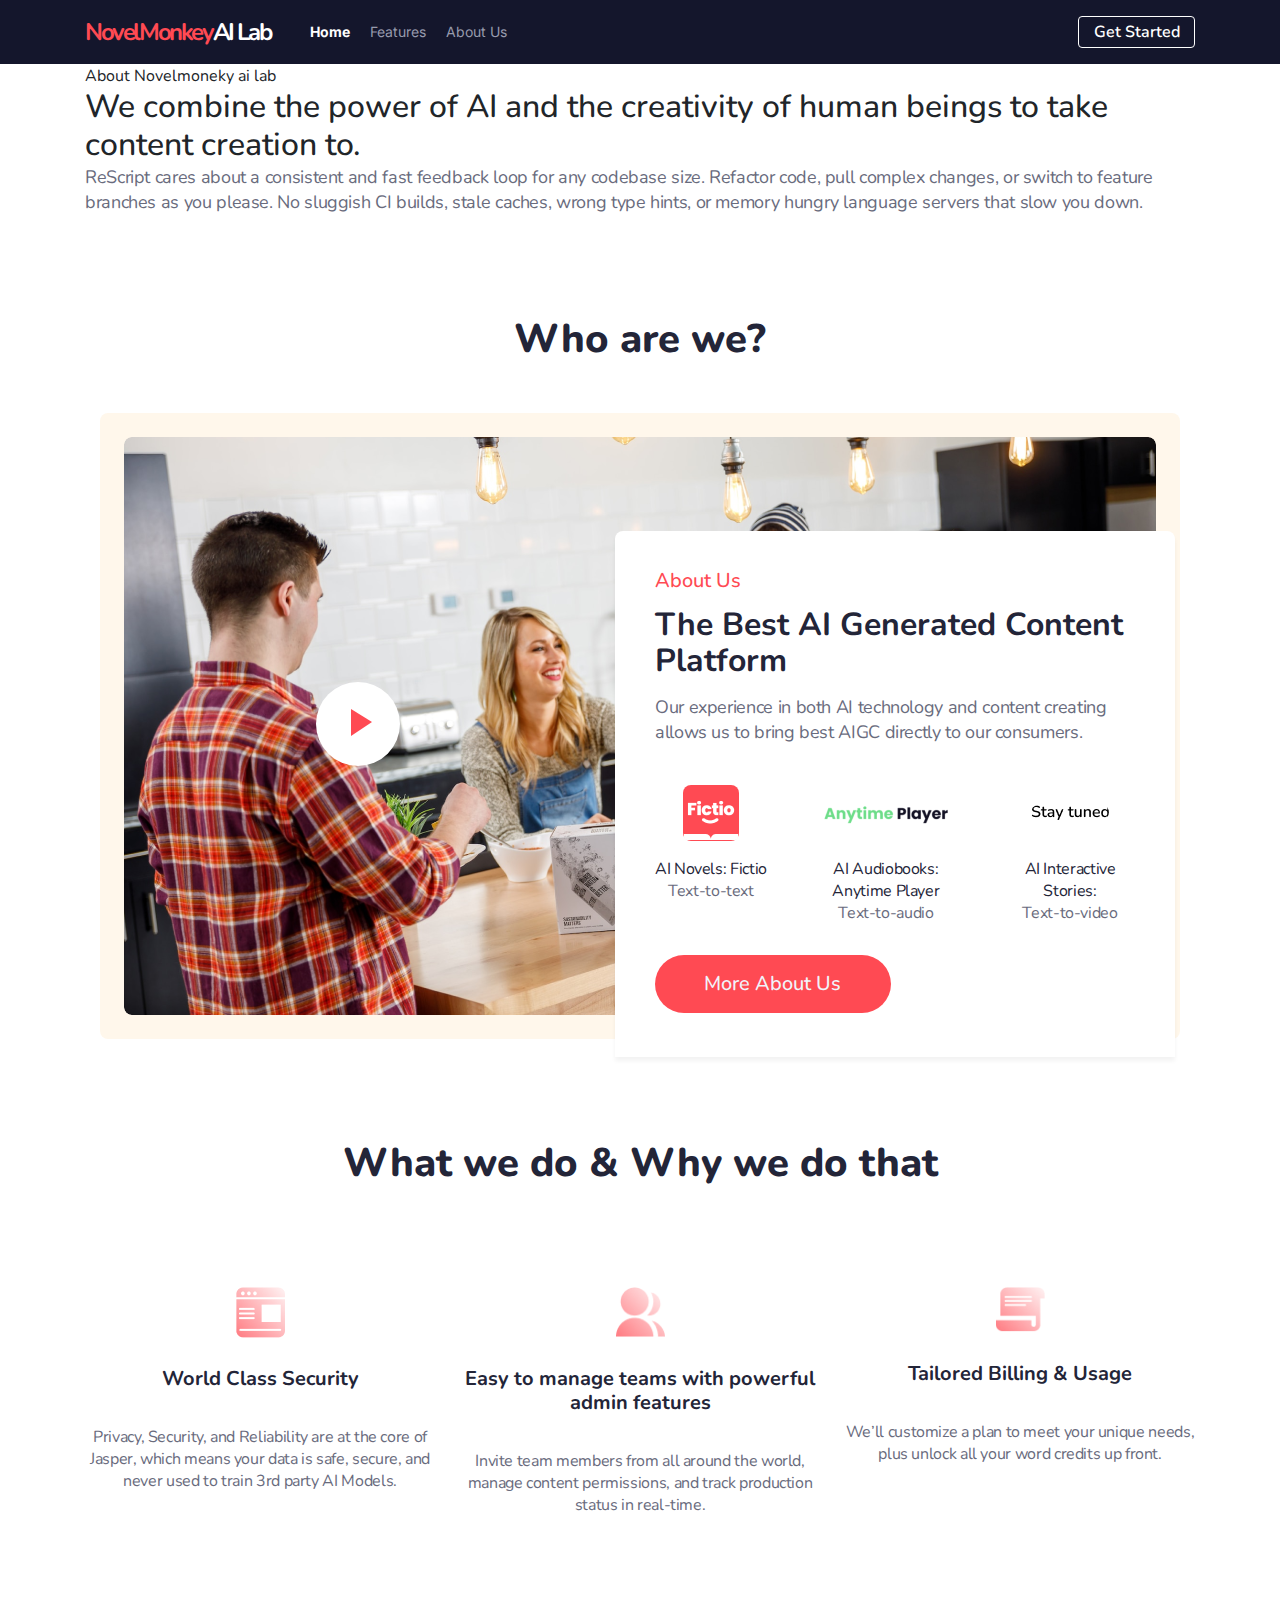
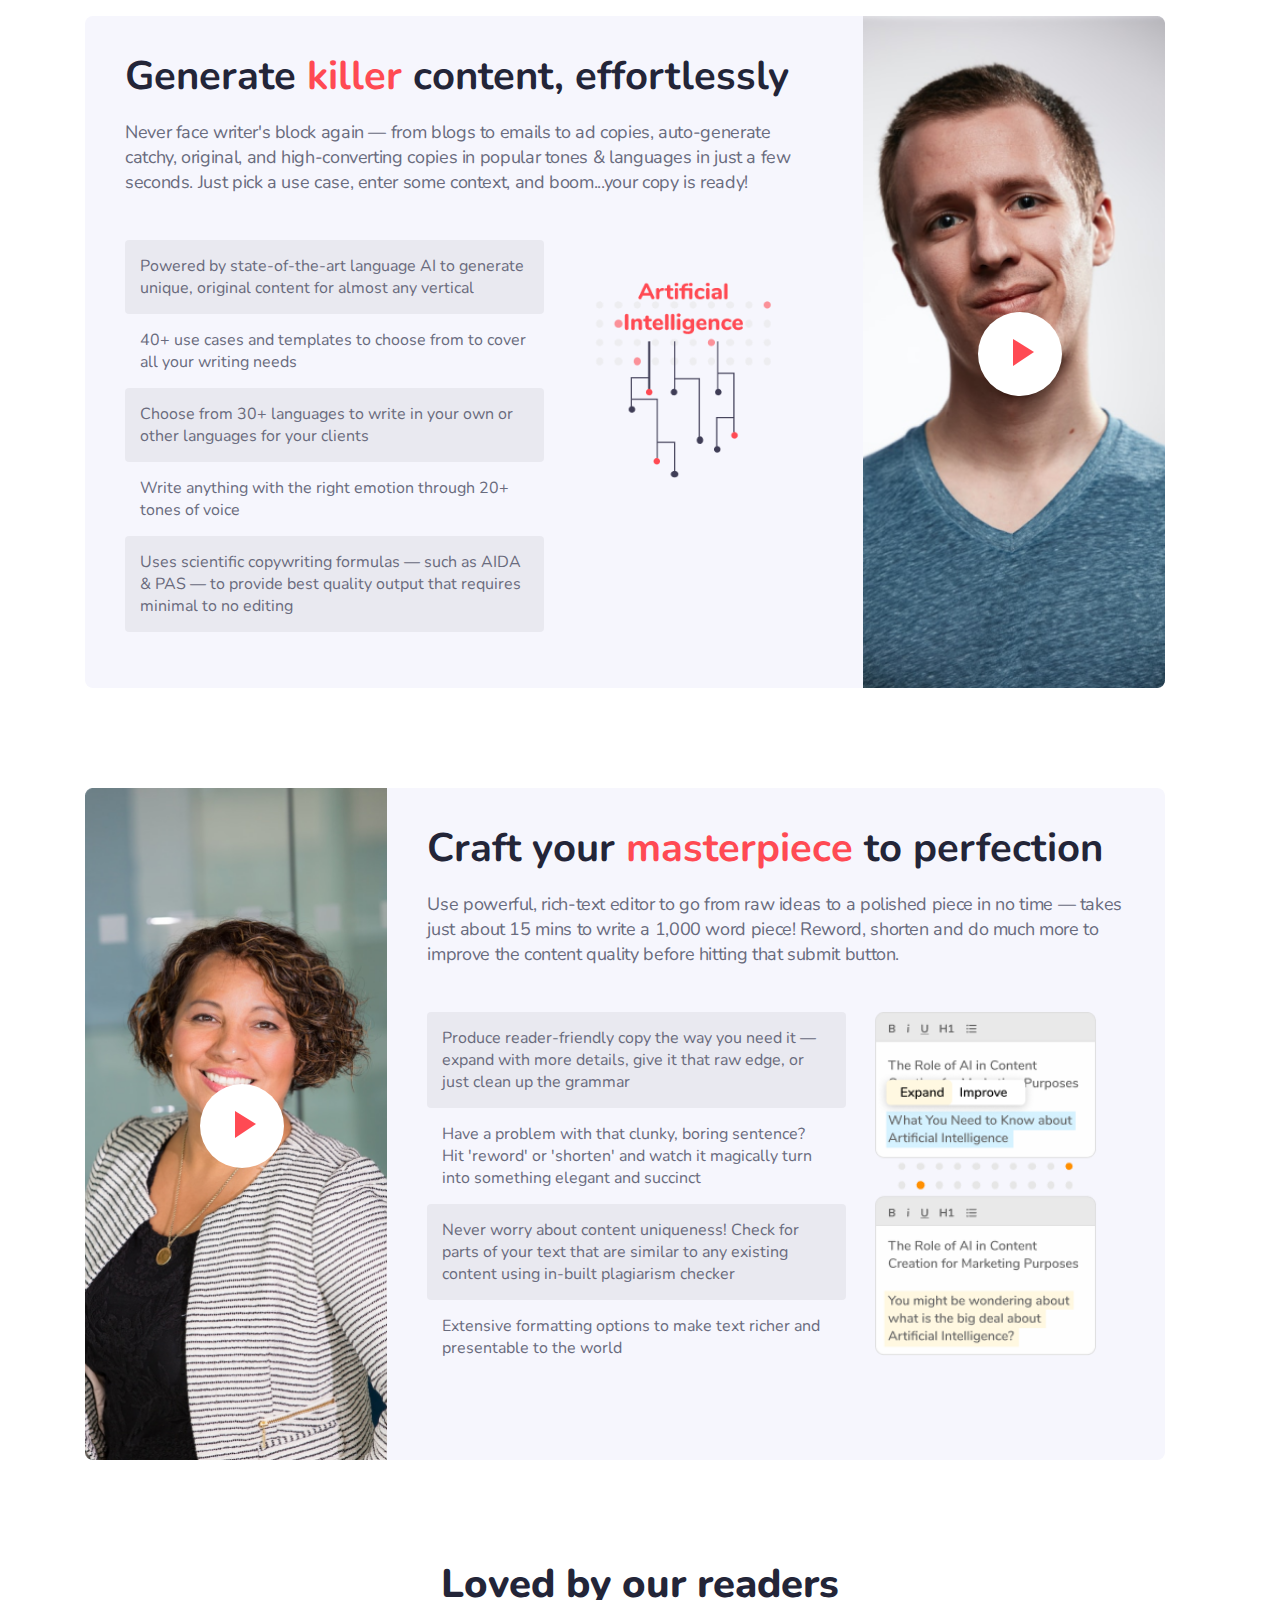
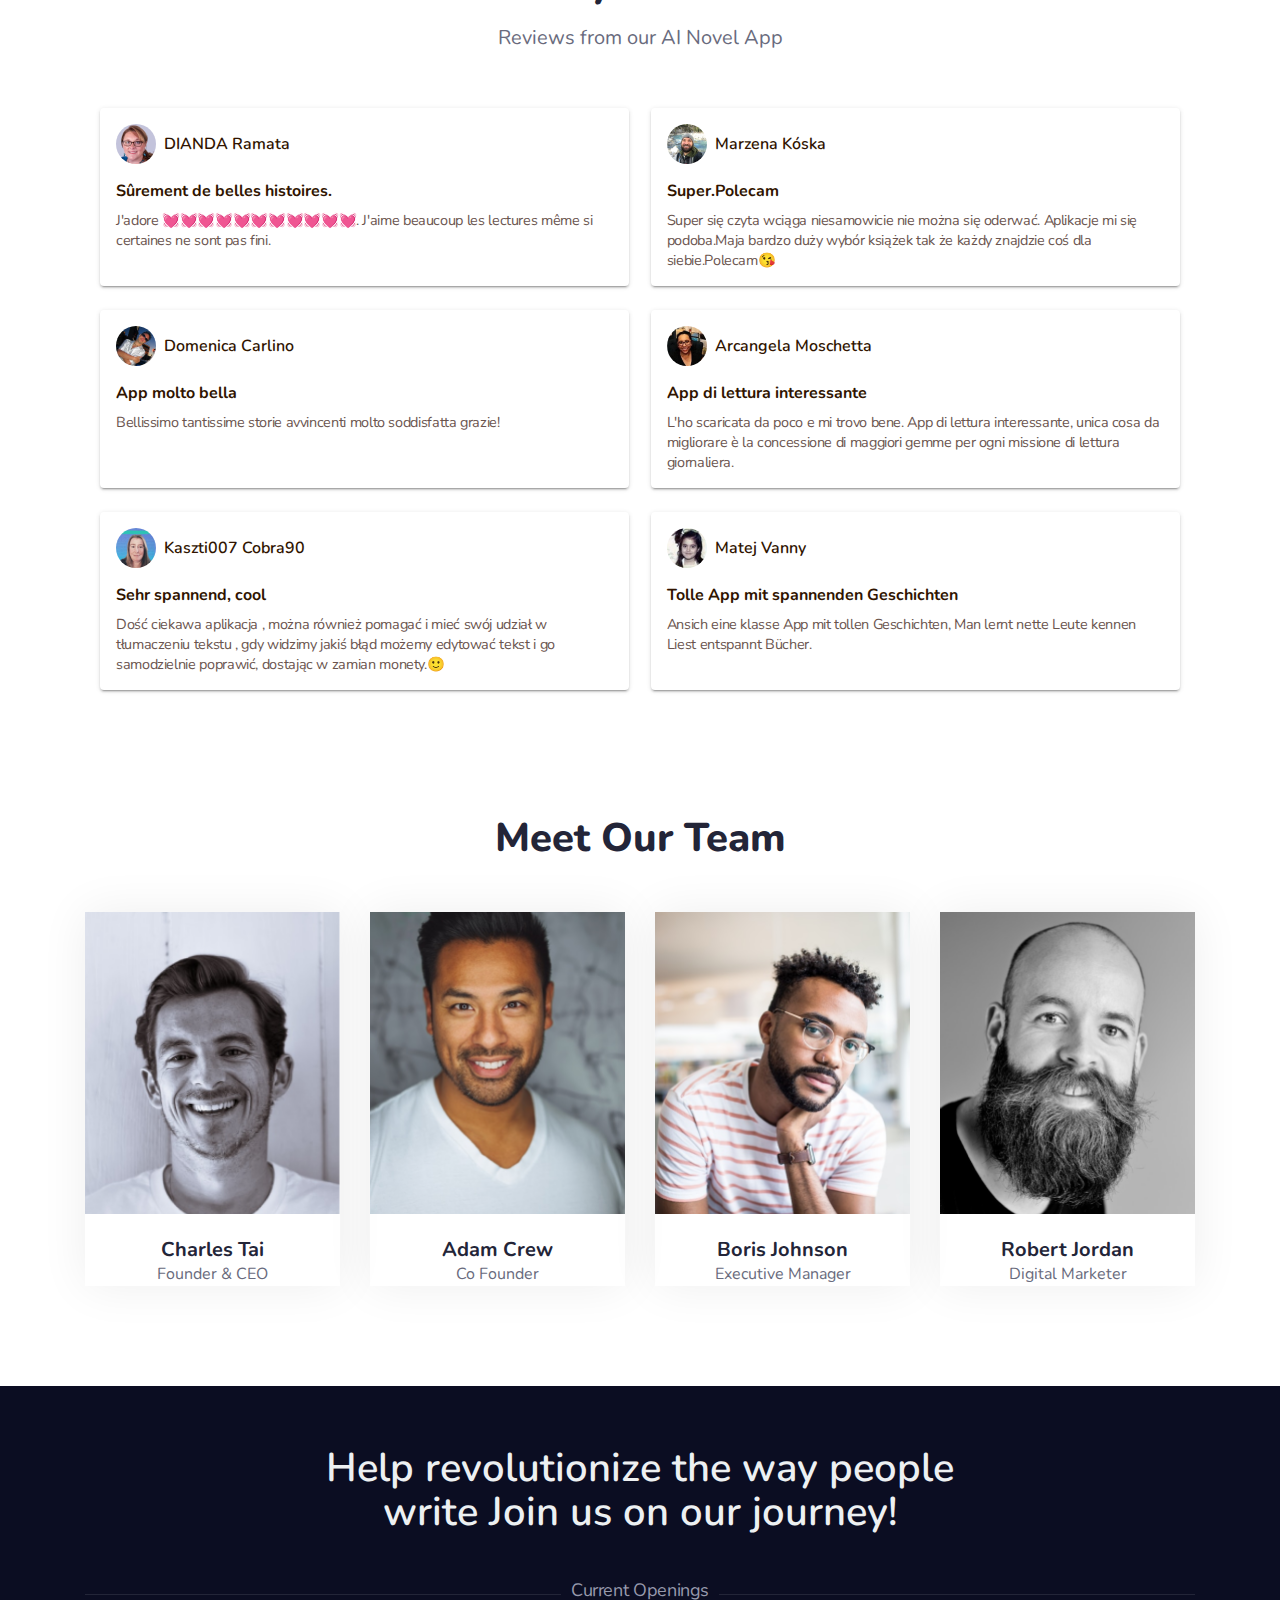
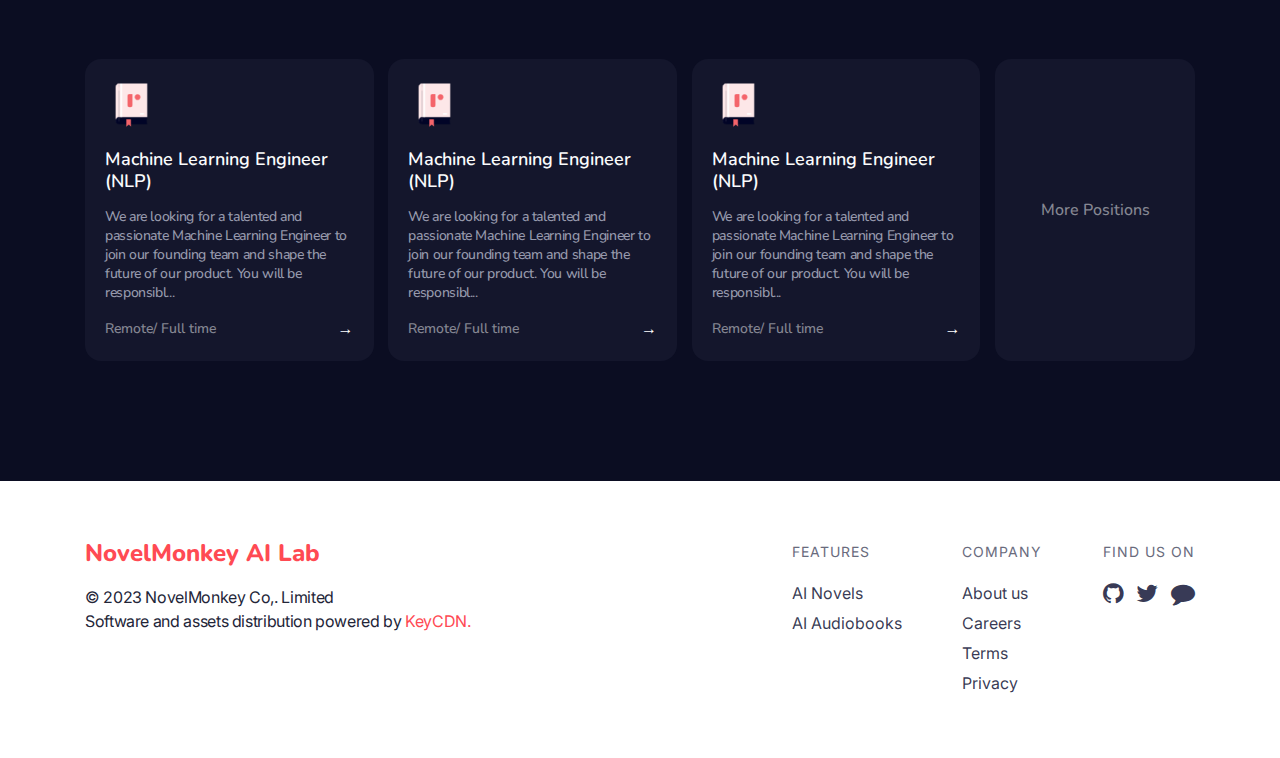
==== about_us.html @ 601ee64d "5-4-23" ====
<!DOCTYPE HTML>
<html class="no-js" lang="en-US">

<head>
    <meta charset="utf-8">
    <meta http-equiv="x-ua-compatible" content="ie=edge">
    <title>Novelmoneky ai lab- about</title>
    <meta name="description" content="">
    <meta name="viewport" content="width=device-width, initial-scale=1">
    <link rel="shortcut icon" type="image/x-icon" href="assets/images/favicon.ico" />

    <!-- Stylesheet -->
    <!-- Animate css -->
    <link rel="stylesheet" type="text/css" href="assets/css/animate.css" media="all" />
    <!-- Owl Carousel css -->
    <link rel="stylesheet" type="text/css" href="assets/css/owl.theme.default.min.css" media="all" />
    <link rel="stylesheet" type="text/css" href="assets/css/owl.carousel.min.css" media="all" />
    <!-- Google fonts  -->
    <link href="https://fonts.googleapis.com/css2?family=Nunito:wght@300;400;500;600;700;800;900&display=swap"
        rel="stylesheet">
    <link href="https://fonts.googleapis.com/css2?family=Inter:wght@300;400;500;600;700;900&display=swap"
        rel="stylesheet">
    <!-- Fontawesome CSS -->
    <link rel="stylesheet" href="assets/css/font-awesome.min.css">
    <!-- Bootstrap CSS -->
    <link rel="stylesheet" href="assets/css/bootstrap.min.css">
    <!-- normalize -->
    <link rel="stylesheet" href="assets/css/normalize.css">
    <!-- Main Stylesheet -->
    <link rel="stylesheet" href="assets/css/style.css">
    <!-- responsive -->
    <link rel="stylesheet" href="assets/css/responsive.css">
</head>

<body>

    <!-- Novel Monkey FUll page design start  -->
    <header class="header-area sticky-top">
        <div class="container">
            <div class="row">
                <div class="col-xl-12">
                    <div class="header_content">
                        <div class="header_left">
                            <div class="header_logo">
                                <a href="#">NovelMonkey<span>AI Lab</span></a>
                            </div>
                            <div class="header_menu">
                                <ul>
                                    <li><a class="active" href="#">Home</a></li>
                                    <li><a href="#">Features</a></li>
                                    <li><a href="#">About Us</a></li>
                                    <li><a href="#">Get Started</a></li>
                                </ul>
                            </div>
                        </div>
                        <div class="header_right">
                            <a href="#">Get Started</a>
                            <div class="mobile_btn">
                                <span></span>
                                <span></span>
                                <span></span>
                            </div>
                        </div>
                    </div>
                </div>
            </div>
        </div>
    </header>

    <section class="about_banner">
        <div class="container">
            <div class="row">
                <div class="col-xl-12">
                    <div class="b_all_content">
                        <span>About Novelmoneky ai lab</span>
                        <h2>We combine the power of AI and the creativity of human beings to 
                        take content creation to.</h2>
                        <p>ReScript cares about a consistent and fast feedback loop for any codebase size. Refactor code, pull complex changes, or switch to feature branches as you please. No sluggish CI builds, stale caches, wrong type hints, or memory hungry language servers that slow you down.</p>
                    </div>
                </div>
            </div>
        </div>
    </section>

    <section class="who_are_we_area section_padding">
        <div class="container">
            <div class="row">
                <div class="col-xl-12">
                    <div class="section_title">
                        <h2>Who are we?</h2>
                    </div>
                    <div class="who_are_you_con">
                        <img src="assets/images/img1.png" alt="Image">
                        <button type="button" class="btn-play btn-play1" data-toggle="modal"
                            data-src="https://www.youtube.com/embed/h7M7f-afhvY" data-target="#videoModal">
                            <span></span>
                        </button>

                        <!-- Video Modal Start -->
                        <div class="modal modal-video fade" id="videoModal" tabindex="-1"
                            aria-labelledby="exampleModalLabel" aria-hidden="true">
                            <div class="modal-dialog">
                                <div class="modal-content rounded-0">
                                    <div class="modal-header">
                                        <button type="button" class="btn-close" data-dismiss="modal"
                                            aria-label="Close">&times;</button>
                                    </div>
                                    <div class="modal-body">
                                        <div class="embed-responsive embed-responsive-16by9">
                                            <iframe class="embed-responsive-item" src="" id="video"
                                                allow="autoplay; encrypted-media" allowfullscreen></iframe>
                                        </div>
                                    </div>
                                </div>
                            </div>
                        </div>
                        <!-- Video Modal End -->


                        <!-- about us  -->
                        <div class="about_us_con">
                            <h5>About Us</h5>
                            <h2>The Best AI Generated Content Platform</h2>
                            <p>Our experience in both AI technology and content creating allows us to bring best AIGC
                                directly to our consumers.</p>

                            <div class="about_group">
                                <div class="ab_single li_p">
                                    <div class="ab_logo">
                                        <img src="assets/images/l1.png" alt="">
                                    </div>
                                    <p>AI Novels: Fictio</p>
                                    <p><span>Text-to-text</span></p>
                                </div>
                                <div class="ab_single li_p">
                                    <div class="ab_logo">
                                        <img src="assets/images/l2.png" alt="">
                                    </div>
                                    <p>AI Audiobooks: Anytime Player</p>
                                    <p><span>Text-to-audio</span></p>
                                </div>
                                <div class="ab_single li_p">
                                    <div class="ab_logo">
                                        <img src="assets/images/l3.png" alt="">
                                    </div>
                                    <p>AI Interactive Stories: </p>
                                    <p><span>Text-to-video</span></p>
                                </div>
                            </div>

                            <a href="#">More About Us</a>
                        </div>
                    </div>
                </div>
            </div>
        </div>
    </section>

    <section class="why_do_that_area section_padding_bottom">
        <div class="container">
            <div class="row">
                <div class="col-xl-12">
                    <div class="section_title">
                        <h2>What we do & Why we do that</h2>
                    </div>
                </div>
            </div>
            <div class="row what_items">
                <div class="col-md-4">
                    <div class="single_w_item li_p">
                        <div class="icon">
                            <img src="assets/images/icon1.png" alt="">
                        </div>
                        <h3>World Class Security</h3>
                        <p>Privacy, Security, and Reliability are at the core of Jasper, which means your data is safe,
                            secure, and never used to train 3rd party AI Models.</p>
                    </div>
                </div>
                <div class="col-md-4">
                    <div class="single_w_item li_p">
                        <div class="icon">
                            <img src="assets/images/icon2.png" alt="">
                        </div>
                        <h3>Easy to manage teams with powerful admin features</h3>
                        <p>Invite team members from all around the world, manage content permissions, and track
                            production status in real-time.</p>
                    </div>
                </div>
                <div class="col-md-4">
                    <div class="single_w_item li_p">
                        <div class="icon">
                            <img src="assets/images/icon3.png" alt="">
                        </div>
                        <h3>Tailored Billing & Usage</h3>
                        <p>We’ll customize a plan to meet your unique needs, plus unlock all your word credits up front.
                        </p>
                    </div>
                </div>
            </div>
            <div class="row fluent_content">
                <div class="col-xl-12">
                    <div class="fluent_div">
                        <div class="fl_left">
                            <h2>Generate <span>killer</span> content, effortlessly</h2>
                            <p>Never face writer's block again — from blogs to emails to ad copies, auto-generate
                                catchy, original, and high-converting copies in popular tones & languages in just a few
                                seconds. Just pick a use case, enter some context, and boom...your copy is ready!</p>

                            <div class="botom_f_con">
                                <ul class="li_p">
                                    <li>Powered by state-of-the-art <span>language AI</span> to generate unique,
                                        original content for almost any vertical</li>
                                    <li><span>40+ use cases</span> and templates to choose from to cover all your
                                        writing needs</li>
                                    <li>Choose from <span>30+ languages</span> to write in your own or other languages
                                        for your clients</li>
                                    <li>Write anything with the right emotion through <span>20+ tones</span> of voice
                                    </li>
                                    <li>Uses scientific <span>copywriting formulas</span> — such as AIDA & PAS — to
                                        provide best quality output that requires minimal to no editing</li>
                                </ul>

                                <div class="img_div">
                                    <img src="assets/images/ai1.png" alt="">
                                </div>
                            </div>
                        </div>

                        <div class="fl_right">
                            <img src="assets/images/man1.png" alt="">
                            <button type="button" class="btn-play btn-play2" data-toggle="modal"
                                data-src="https://www.youtube.com/embed/668nUCeBHyY" data-target="#videoModal">
                                <span></span>
                            </button>
                        </div>
                    </div>

                    <div class="fluent_div">
                        <div class="fl_left">
                            <h2>Craft your <span>masterpiece</span> to perfection</h2>
                            <p>Use powerful, rich-text editor to go from raw ideas to a polished piece in no time —
                                takes just about 15 mins to write a 1,000 word piece! Reword, shorten and do much more
                                to improve the content quality before hitting that submit button.</p>

                            <div class="botom_f_con">
                                <ul class="li_p">
                                    <li>Produce reader-friendly copy the way you need it — <span>expand</span> with more
                                        details, give it that raw edge, or just clean up the <span>grammar</span></li>
                                    <li>Have a problem with that clunky, boring sentence? Hit <span>'reword'</span> or
                                        <span>'shorten'</span> and watch it magically turn into something elegant and
                                        succinct</li>
                                    <li>Never worry about content uniqueness! Check for parts of your text that are
                                        similar to any existing content using in-built <span>plagiarism</span> checker
                                    </li>
                                    <li>Extensive <span>formatting options</span> to make text richer and presentable to
                                        the world</li>
                                </ul>

                                <div class="img_div">
                                    <img src="assets/images/ai2.png" alt="">
                                </div>
                            </div>
                        </div>

                        <div class="fl_right">
                            <img src="assets/images/man2.png" alt="">
                            <button type="button" class="btn-play btn-play2" data-toggle="modal"
                                data-src="https://www.youtube.com/embed/668nUCeBHyY" data-target="#videoModal">
                                <span></span>
                            </button>
                        </div>
                    </div>
                </div>
            </div>
        </div>
    </section>

    <section class="love_reader_section section_padding_bottom">
        <div class="container">
            <div class="col-xl-12">
                <div class="section_title">
                    <h2>Loved by our readers</h2>
                    <h5>Reviews from our AI Novel App</h5>
                </div>
            </div>

            <div class="col-xl-12">
                <div class="all_read_lover">
                    <!-- single  -->
                    <div class="single_read_lover">
                        <div class="lover_top">
                            <div class="lover_img">
                                <img src="assets/images/1.png" alt="">
                            </div>
                            <div class="lover_name">
                                <h6>DIANDA Ramata</h6>
                            </div>
                        </div>
                        <div class="lover_comment">
                            <h5>Sûrement de belles histoires.</h5>
                            <p>J'adore 💓💓💓💓💓💓💓💓💓💓💓. J'aime beaucoup les lectures même si certaines ne sont
                                pas fini.</p>
                        </div>
                    </div>
                    <!-- single  -->
                    <div class="single_read_lover">
                        <div class="lover_top">
                            <div class="lover_img">
                                <img src="assets/images/2.png" alt="">
                            </div>
                            <div class="lover_name">
                                <h6>Marzena Kóska</h6>
                            </div>
                        </div>
                        <div class="lover_comment">
                            <h5>Super.Polecam</h5>
                            <p>Super się czyta wciąga niesamowicie nie można się oderwać. Aplikacje mi się podoba.Maja
                                bardzo duży wybór książek tak że każdy znajdzie coś dla siebie.Polecam😘</p>
                        </div>
                    </div>
                    <!-- single  -->
                    <div class="single_read_lover">
                        <div class="lover_top">
                            <div class="lover_img">
                                <img src="assets/images/3.png" alt="">
                            </div>
                            <div class="lover_name">
                                <h6>Domenica Carlino</h6>
                            </div>
                        </div>
                        <div class="lover_comment">
                            <h5>App molto bella</h5>
                            <p>Bellissimo tantissime storie avvincenti molto soddisfatta grazie!</p>
                        </div>
                    </div>
                    <!-- single  -->
                    <div class="single_read_lover">
                        <div class="lover_top">
                            <div class="lover_img">
                                <img src="assets/images/4.png" alt="">
                            </div>
                            <div class="lover_name">
                                <h6>Arcangela Moschetta</h6>
                            </div>
                        </div>
                        <div class="lover_comment">
                            <h5>App di lettura interessante</h5>
                            <p>L'ho scaricata da poco e mi trovo bene. App di lettura interessante, unica cosa da
                                migliorare è la concessione di maggiori gemme per ogni missione di lettura giornaliera.
                            </p>
                        </div>
                    </div>
                    <!-- single  -->
                    <div class="single_read_lover">
                        <div class="lover_top">
                            <div class="lover_img">
                                <img src="assets/images/5.png" alt="">
                            </div>
                            <div class="lover_name">
                                <h6>Kaszti007 Cobra90</h6>
                            </div>
                        </div>
                        <div class="lover_comment">
                            <h5>Sehr spannend, cool</h5>
                            <p>Dość ciekawa aplikacja , można również pomagać i mieć swój udział w tłumaczeniu tekstu ,
                                gdy widzimy jakiś błąd możemy edytować tekst i go samodzielnie poprawić, dostając w
                                zamian monety.🙂</p>
                        </div>
                    </div>
                    <!-- single  -->
                    <div class="single_read_lover">
                        <div class="lover_top">
                            <div class="lover_img">
                                <img src="assets/images/6.png" alt="">
                            </div>
                            <div class="lover_name">
                                <h6>Matej Vanny</h6>
                            </div>
                        </div>
                        <div class="lover_comment">
                            <h5>Tolle App mit spannenden Geschichten</h5>
                            <p>Ansich eine klasse App mit tollen Geschichten, Man lernt nette Leute kennen Liest
                                entspannt Bücher.</p>
                        </div>
                    </div>
                </div>
            </div>
        </div>
    </section>

    <section class="our_team section_padding_bottom">
        <div class="container">
            <div class="row">

                <div class="col-xl-12">
                    <div class="section_title">
                        <h2>Meet Our Team</h2>
                    </div>
                </div>
                <div class="col-lg-3 col-md-6">
                    <div class="team-item">
                        <img class="img-fluid mb-4" src="assets/images/team-1.png" alt="">
                        <h5>Charles Tai</h5>
                        <span class="text-primary">Founder & CEO</span>
                        <ul class="team-social">
                            <li><a class="btn btn-square" href=""><i class="fa fa-facebook-f"></i></a></li>
                            <li><a class="btn btn-square" href=""><i class="fa fa-twitter"></i></a></li>
                            <li><a class="btn btn-square" href=""><i class="fa fa-instagram"></i></a></li>
                            <li><a class="btn btn-square" href=""><i class="fa fa-linkedin"></i></a></li>
                        </ul>
                    </div>
                </div>
                <div class="col-lg-3 col-md-6">
                    <div class="team-item">
                        <img class="img-fluid mb-4" src="assets/images/team-2.png" alt="">
                        <h5>Adam Crew</h5>
                        <span class="text-primary">Co Founder</span>
                        <ul class="team-social">
                            <li><a class="btn btn-square" href=""><i class="fa fa-facebook-f"></i></a></li>
                            <li><a class="btn btn-square" href=""><i class="fa fa-twitter"></i></a></li>
                            <li><a class="btn btn-square" href=""><i class="fa fa-instagram"></i></a></li>
                            <li><a class="btn btn-square" href=""><i class="fa fa-linkedin"></i></a></li>
                        </ul>
                    </div>
                </div>
                <div class="col-lg-3 col-md-6">
                    <div class="team-item">
                        <img class="img-fluid mb-4" src="assets/images/team-3.png" alt="">
                        <h5>Boris Johnson</h5>
                        <span class="text-primary">Executive Manager</span>
                        <ul class="team-social">
                            <li><a class="btn btn-square" href=""><i class="fa fa-facebook-f"></i></a></li>
                            <li><a class="btn btn-square" href=""><i class="fa fa-twitter"></i></a></li>
                            <li><a class="btn btn-square" href=""><i class="fa fa-instagram"></i></a></li>
                            <li><a class="btn btn-square" href=""><i class="fa fa-linkedin"></i></a></li>
                        </ul>
                    </div>
                </div>
                <div class="col-lg-3 col-md-6">
                    <div class="team-item">
                        <img class="img-fluid mb-4" src="assets/images/team-4.png" alt="">
                        <h5>Robert Jordan</h5>
                        <span class="text-primary">Digital Marketer</span>
                        <ul class="team-social">
                            <li><a class="btn btn-square" href=""><i class="fa fa-facebook-f"></i></a></li>
                            <li><a class="btn btn-square" href=""><i class="fa fa-twitter"></i></a></li>
                            <li><a class="btn btn-square" href=""><i class="fa fa-instagram"></i></a></li>
                            <li><a class="btn btn-square" href=""><i class="fa fa-linkedin"></i></a></li>
                        </ul>
                    </div>
                </div>
            </div>
        </div>
    </section>

    <section class="help_section">
        <div class="container">
            <div class="row">
                <div class="col-xl-12">
                    <div class="help_title">
                        <h2>Help revolutionize the way people write
                            Join us on our journey!</h2>
                            <div class="current_open">
                                <h6>Current Openings</h6>
                            </div>
                        
                    </div>
                </div>

                <div class="col-xl-12">
                    <div class="current_all_items">
                        <div class="current_single">
                            <div class="c_img">
                                <img src="assets/images/h.png" alt="">
                            </div>
                            <h3>Machine Learning Engineer (NLP)</h3>
                            <p>We are looking for a talented and passionate Machine Learning Engineer to join our
                                founding team and shape the future of our product. You will be responsibl...</p>
                            <div class="more">
                                <span>Remote/ Full time</span>
                                <a href="#">&#8594 </a>
                            </div>
                        </div>
                        <div class="current_single">
                            <div class="c_img">
                                <img src="assets/images/h.png" alt="">
                            </div>
                            <h3>Machine Learning Engineer (NLP)</h3>
                            <p>We are looking for a talented and passionate Machine Learning Engineer to join our
                                founding team and shape the future of our product. You will be responsibl...</p>
                            <div class="more">
                                <span>Remote/ Full time</span>
                                <a href="#">&#8594 </a>
                            </div>
                        </div>
                        <div class="current_single">
                            <div class="c_img">
                                <img src="assets/images/h.png" alt="">
                            </div>
                            <h3>Machine Learning Engineer (NLP)</h3>
                            <p>We are looking for a talented and passionate Machine Learning Engineer to join our
                                founding team and shape the future of our product. You will be responsibl...</p>
                            <div class="more">
                                <span>Remote/ Full time</span>
                                <a href="#">&#8594 </a>
                            </div>
                        </div>
                        <div class="current_single">
                           <div class="position">
                                <a href="#">More Positions</a>
                           </div>
                        </div>
                    </div>
                </div>
            </div>
        </div>
    </section>


    <footer class="footer_area_design">
        <div class="container">
            <div class="row">
                <div class="col-xl-12">
                    <div class="footer_all_item">
                        <div class="footer_copyright">
                            <div class="footer_logo">
                                <a href="#">NovelMonkey AI Lab</a>
                            </div>
                            <p>© 2023 NovelMonkey Co,. Limited</p>
                            <p>Software and assets distribution powered by <a href="#">KeyCDN.</a></p>
                        </div>
                        <div class="footer_menu">
                            <div class="single_footer">
                                <h4>Features</h4>
                                <ul>
                                    <li><a href="#">AI Novels</a></li>
                                    <li><a href="#">AI Audiobooks</a></li>
                                </ul>
                            </div>
                            <div class="single_footer">
                                <h4>Company</h4>
                                <ul>
                                    <li><a href="#">About us</a></li>
                                    <li><a href="#">Careers</a></li>
                                    <li><a href="#">Terms</a></li>
                                    <li><a href="#">Privacy</a></li>
                                </ul>
                            </div>
                            <div class="single_footer">
                                <h4>Find us on</h4>
                                <ul>
                                    <li><a href="#"><i class="fa fa-github" aria-hidden="true"></i></a></li>
                                    <li><a href="#"><i class="fa fa-twitter" aria-hidden="true"></i></a></li>
                                    <li><a href="#"><i class="fa fa-comment" aria-hidden="true"></i></a></li>
                                    
                                </ul>
                            </div>
                        </div>
                    </div>
                </div>
            </div>
        </div>
    </footer>



    <!--End Novel Monkey FUll page design start  -->


    <!-- Js Files -->
    <!-- modernizr -->
    <script src="assets/js/vendor/modernizr-3.5.0.min.js"></script>
    <!-- jQuery -->
    <script src="assets/js/vendor/jquery-3.2.1.min.js"></script>
    <!-- Bootstrap Popper -->
    <script src="assets/js/popper.js"></script>
    <!-- Bootstrap -->
    <script src="assets/js/bootstrap.min.js"></script>
    <!-- Owl Carousel JS -->
    <script src="assets/js/owl.carousel.min.js"></script>
    <!-- Custom Scripts -->
    <script src="assets/js/main.js"></script>

</body>

</html>
---- assets/css/style.css ----
/*===============================================
Default css
===============================================*/
body {
	margin: 0;
	padding: 0;
	font-family: 'Nunito', sans-serif;
	overflow-x: hidden;
}

@font-face {
	font-family: 'Oriya MN';
	src: url('../font/OriyaMN.woff2') format('woff2'),
		url('../font/OriyaMN.woff') format('woff');
	font-weight: 300;
	font-style: normal;
	font-display: swap;
}

h1,
h2,
h3,
h4,
h5,
h6,
p {
	margin: 0;
	padding: 0;
}

ul {
	margin: 0;
	padding: 0;
	list-style: none;
}

a {
	margin: 0;
	text-decoration: none;
}

a:hover {
	text-decoration: none;
}

.section_padding {
	padding: 100px 0;
}

p {
	font-style: normal;
	font-weight: 400;
	font-size: 18px;
	line-height: 25px;
	letter-spacing: -0.36px;
	color: #696B7D;
}

.li_p p,
.li_p li {
	font-size: 16px;
	line-height: 22px;
	color: #696B7D;
}

h1 {
	font-style: normal;
	font-weight: 800;
	font-size: 68px;
	line-height: 85px;
	display: flex;
	align-items: center;
	text-align: center;
	color: #232538;
}

/*=================================================================
				Start Main css
=================================================================*/
.header-area {
	background: #14162C;
	height: 64px;
	display: flex;
	align-items: center;
	width: 100%;
}

.header_content {
	display: flex;
	justify-content: space-between;
	align-items: center;
}

.header_left {
	display: flex;
	align-items: center;
}

.header_logo span {
	color: #FFF;
}

.header_logo a {
	font-style: normal;
	font-weight: 700;
	font-size: 24px;
	line-height: 29px;
	display: flex;
	align-items: center;
	letter-spacing: -0.1em;
	color: #FF4A53;
}

.header_menu ul {
	display: flex;
	align-items: center;
	margin-left: 20px;
}

.header_menu ul li {
	margin-left: 20px;
}

.header_menu ul li a {
	font-family: 'Inter', sans-serif;
	font-style: normal;
	font-weight: 400;
	font-size: 14px;
	line-height: 21px;
	color: #979AAD;
	transition: 0.2s;
}

.header_menu ul li a:hover,
.header_menu ul li a.active {
	color: #FFF;
	font-weight: 700;
}

.header_right a {
	width: 117px;
	height: 32px;
	border: 1px solid #FFFFFF;
	border-radius: 4px;
	display: flex;
	justify-content: center;
	align-items: center;
	font-style: normal;
	font-weight: 600;
	font-size: 16px;
	line-height: 20px;
	color: #FFFFFF;
}

.hero_content h1 {
	max-width: 833px;
	width: 100%;
	margin: 0 auto;
	text-align: center;
}

.hero_content p {
	padding: 16px 0;
	padding-bottom: 20px;
	max-width: 615px;
	width: 100%;
	margin: 0 auto;
	text-align: center;
	position: relative;
}

.hero_content a {
	width: 152.05px;
	height: 52px;
	background: #E6484F;
	border-radius: 8px;
	font-style: normal;
	font-weight: 600;
	font-size: 16px;
	line-height: 22px;
	display: flex;
	align-items: center;
	justify-content: center;
	color: #FFFFFF;
	margin: 0 auto;
	transition: 0.2s;
}

.hero_content a:hover {
	opacity: 0.8;
}

.details_counting {
	display: flex;
	max-width: 1045px;
	margin: 0 auto;
	margin-top: 72px;
	width: 100%;
}

.single_details {
	flex: 0 0 33.33%;
	max-width: 33.33%;
}

.single_details {
	text-align: center;
}

.single_details h4 {
	font-style: normal;
	font-weight: 700;
	font-size: 21px;
	line-height: 29px;
	text-align: center;
	color: #232538;
}

.single_details p {
	max-width: 298.67px;
	width: 100%;
	margin-top: 8px;
}

.code_editor_area {
	max-width: 992px;
	width: 100%;
	margin: 0 auto;
	position: relative;
	margin-top: 130px;
}

.code_editor_area img {
	width: 100%;
}

.position_image {
	position: absolute;
}

.illu {
	width: 123px;
	height: 118px;
}

.illu_left {
	top: 9px;
	left: -86px;
}

.illu_right {
	right: -72px;
	bottom: -20px;
}

.grid {
	width: 384px;
	height: 384px;
}

.grid_left {
	top: -16px;
	left: -30%;
	z-index: -1;
}

.grid_right {
	right: -30%;
	bottom: -57px;
	z-index: -1;
}

.hero_postion {
	position: absolute;
	z-index: -1;
	width: 560px;
	height: 560px;
	background: radial-gradient(47.93% 47.93% at 50% 50%, rgba(255, 74, 83, 0.2) 0%, rgba(255, 255, 255, 0) 100%);
	border-radius: 280px;
	top: -121px;
}

.hero_position_1 {
	left: 13%;
}

.hero_position_2 {
	right: 13%;
	background: radial-gradient(45.7% 45.7% at 50% 50%, rgba(101, 31, 255, 0.15) 0%, rgba(255, 255, 255, 0) 100%);
}

.who_are_we_area {}

.section_title {
	text-align: center;
	margin-bottom: 50px;
}

.section_title h2 {
	font-style: normal;
	font-weight: 800;
	font-size: 40px;
	line-height: 48px;
	text-align: center;
	color: #232538;
}

.who_are_you_con {
	max-width: 1080px;
	width: 100%;
	height: 626px;
	background: rgba(251, 177, 56, 0.1);
	border-radius: 8px;
	margin: 0 auto;
	padding: 24px;
	position: relative;
}

.who_are_you_con img {
	width: 100%;
	border-radius: 8px;
}

.about_us_con {
	position: absolute;
	width: 560px;
	height: 526px;
	padding: 40px;
	background: #FFF;
	bottom: -18px;
	right: 5px;
	box-shadow: 0px 4px 4px rgba(0, 0, 0, 0.05);
	border-radius: 8px 8px 0px 0px;
}

.about_us_con h5 {
	font-style: normal;
	font-weight: 500;
	font-size: 20px;
	line-height: 20px;
	color: #FF4A53;
}

.about_us_con h2 {
	font-style: normal;
	font-weight: 700;
	font-size: 32px;
	line-height: 36px;
	color: #232538;
	padding: 16px 0;
}

.about_group {
	display: flex;
	justify-content: space-between;
	padding: 31px 0;
}

.ab_logo {
	text-align: center;
	height: 74px;
	display: flex;
	justify-content: center;
	align-items: center;
	margin-bottom: 8px;
}

.ab_logo img {
	max-height: 56px;
	width: auto;
	max-width: 130px;
}

.ab_single p {
	color: #232538;
	text-align: center;
}

.ab_single span {
	color: #696B7D;
}

.ab_single {
	max-width: 130px;
}

.about_us_con a {
	display: flex;
	width: 235.98px;
	height: 58px;
	background: #FF4A53;
	border-radius: 800px;
	justify-content: center;
	align-items: center;
	font-style: normal;
	font-weight: 500;
	font-size: 20px;
	line-height: 24px;
	color: #F1F3FA;
	transition: 0.2s;
}

.about_us_con a:hover {
	opacity: 0.8;
}

.button {
	outline: none;
	position: relative;
}

.modal_design {
	position: absolute;
}

.modal_design1 {}

.btn-primary.focus,
.btn-primary:focus {
	box-shadow: none !important;
}

.btn.btn-primary.video-btn.btn1 {
	position: absolute;
	top: 39%;
	left: 18%;
}

.btn-play {
	position: relative;
	display: block;
	box-sizing: content-box;
	width: 36px;
	height: 46px;
	border-radius: 100%;
	border: none;
	outline: none !important;
	padding: 18px 20px 20px 28px;
	background: #FFF;
}

.btn-play1 {
	position: absolute;
	display: block;
	box-sizing: content-box;
	width: 36px;
	height: 46px;
	border-radius: 100%;
	border: none;
	outline: none !important;
	padding: 18px 20px 20px 28px;
	background: #FFF;
	top: 43%;
	left: 20%;
}

.btn-play:before {
	content: "";
	position: absolute;
	z-index: 0;
	left: 50%;
	top: 50%;
	transform: translateX(-50%) translateY(-50%);
	display: block;
	width: 75px;
	height: 75px;
	background: #FFF;
	border-radius: 100%;
	animation: pulse-border 1500ms ease-out infinite;
}

.btn-play:after {
	content: "";
	position: absolute;
	z-index: 1;
	left: 50%;
	top: 50%;
	transform: translateX(-50%) translateY(-50%);
	display: block;
	width: 75px;
	height: 75px;
	background: #FFF;
	border-radius: 100%;
	transition: all 200ms;
}

.btn-play span {
	display: block;
	position: relative;
	z-index: 4;
	width: 0;
	height: 0;
	left: 7px;
	border-left: 21px solid #FF4A53;
	border-top: 13px solid transparent;
	border-bottom: 14px solid transparent;
}

@keyframes pulse-border {
	0% {
		transform: translateX(-50%) translateY(-50%) translateZ(0) scale(1);
		opacity: 1;
	}

	100% {
		transform: translateX(-50%) translateY(-50%) translateZ(0) scale(2);
		opacity: 0;
	}
}

.modal-video .modal-dialog {
	position: relative;
	max-width: 800px;
	margin: 60px auto 0 auto;
}

.modal-video .modal-body {
	position: relative;
	padding: 0px;
}

.modal-video .close {
	position: absolute;
	width: 30px;
	height: 30px;
	right: 0px;
	top: -30px;
	z-index: 999;
	font-size: 30px;
	font-weight: normal;
	color: #FFFFFF;
	background: #000000;
	opacity: 1;
}

.modal-header {
	padding: 0 !important;
	border: none;
}

.btn-close {
	background: none;
	outline: none;
	box-shadow: none !important;
	border: none !important;
	font-size: 34px;
	position: absolute;
	top: -11px;
	right: -30px;
	color: #FF4A53;
}

button {
	cursor: pointer;
}

.btn-close:focus {
	outline: none;
}

.section_padding_bottom {
	padding-bottom: 100px;
}

.single_w_item {
	text-align: center;
}

.icon {
	max-height: 50px;
	margin-bottom: 30px;
}

.icon img {
	max-width: 50px;
	height: auto;
}

.single_w_item h3 {
	font-style: normal;
	font-weight: 700;
	font-size: 20px;
	line-height: 24px;
	text-align: center;
	color: #232538;
	margin-bottom: 35px;
}

.row.what_items {
	margin-top: 50px;
}

.fluent_div {
	max-width: 1080px;
	width: 100%;
	display: flex;
	justify-content: space-between;
	background: #F6F6FD;
	border-radius: 8px;
}

.fl_left {
	padding: 40px;
	flex: 0 0 72%;
}

.fl_right {
	position: relative;
	flex: 0 0 28%;
}

.fl_left h2 {
	font-style: normal;
	font-weight: 700;
	font-size: 40px;
	line-height: 40px;
	color: #232538;
	margin-bottom: 24px;
}

.fl_left h2 span {
	color: #FF4A53;
}

.botom_f_con {
	margin-top: 45px;
	display: flex;
	justify-content: space-between;
}

.single_details {
	flex: 0 0 59%;
}

.img_div {
	flex: 0 0 40%;
}

.img_div img {
	width: 100%;
}

.li_p li {
	padding: 15px;
	background: rgba(0, 0, 0, 0.05);
	border-radius: 4px;
}

.li_p li:nth-child(2n) {
	background: transparent;
}

.fl_right img {
	height: 100%;
	width: 100%;
	object-fit: cover;
}
.team-item img {
	height: 302px;
	width: 100%;
	object-fit: cover;
}

.btn-play.btn-play2 {
	position: absolute;
	top: 44%;
	left: 38%;
}

.fluent_div {
	margin-top: 100px;
}

.fluent_div:nth-child(2n) {
	flex-direction: row-reverse;
}

.single_read_lover {
	background: #FFFFFF;
	box-shadow: 0px 3px 1px -2px rgba(0, 0, 0, 0.2), 0px 2px 2px rgba(0, 0, 0, 0.14), 0px 1px 5px rgba(0, 0, 0, 0.12);
	border-radius: 4px;
	padding: 16px;
	margin-bottom: 24px;
	flex: 0 0 49%;
}

.all_read_lover {
	display: flex;
	flex-wrap: wrap;
	justify-content: space-between;
}

.lover_top {
	display: flex;
	align-items: center;
	margin-bottom: 16px;
}

.lover_img {
	width: 40px;
	height: 40px;
	border-radius: 50px;
	overflow: hidden;
	margin-right: 8px;
}

.lover_name h6 {
	font-style: normal;
	font-weight: 600;
	font-size: 16px;
	line-height: 22px;
	display: flex;
	color: #301400;
}

.lover_comment p {
	font-style: normal;
	font-weight: 400;
	font-size: 14.4px;
	line-height: 20px;
	display: flex;
	color: #6A544E;
}

.lover_comment h5 {
	font-style: normal;
	font-weight: 700;
	font-size: 16px;
	line-height: 22px;
	display: flex;
	color: #301400;
	margin-bottom: 8px;
}

.team-item {
	position: relative;
	text-align: center;
	box-shadow: 0 0 45px rgba(0, 0, 0, .07);
}

.team-item .team-social {
	position: absolute;
	padding: 0;
	top: 15px;
	left: 0;
	overflow: hidden;
}

.team-item .team-social li {
	list-style-type: none;
	margin-bottom: 10px;
	margin-left: -50px;
	opacity: 0;
	transition: .5s;
}

.team-item:hover .team-social li {
	margin-left: 15px;
	opacity: 1;
}

.team-item .team-social li .btn {
	background: #FFFFFF;
	color: #FF4A53;
	border-radius: 40px;
	transition: .5s;
	width: 40px;
	height: 40px;
	display: flex;
	justify-content: center;
	align-items: center;
}

.team-item .team-social li .btn:hover {
	color: #FFFFFF;
	background: #FF4A53;
	;
}

.team-item .team-social li:nth-child(1) {
	transition-delay: .1s;
}

.team-item .team-social li:nth-child(2) {
	transition-delay: .2s;
}

.team-item .team-social li:nth-child(3) {
	transition-delay: .3s;
}

.team-item .team-social li:nth-child(4) {
	transition-delay: .4s;
}

.team-item .team-social li:nth-child(5) {
	transition-delay: .5s;
}

.team-item h5 {
	font-style: normal;
	font-weight: 700;
	font-size: 20px;
	line-height: 24px;
	text-align: center;
	color: #232538;
}

.team-item span {
	font-style: normal;
	font-weight: 400;
	font-size: 16px;
	line-height: 24px;
	color: #696B7D !important;
	margin-top: 6px;
}

.section_title h5 {
	font-style: normal;
	font-weight: 400;
	font-size: 20px;
	line-height: 40px;
	text-align: center;
	color: #696B7D;
	margin: 10px 0;
}

.help_section {
	background: #0B0D22;
	padding: 60px 0;
	padding-bottom: 120px;
}

.help_title h2 {
	max-width: 729px;
	width: 100%;
	font-family: 'Nunito';
	font-style: normal;
	font-weight: 600;
	font-size: 40px;
	line-height: 44px;
	color: #EDF0F2;
	text-align: center;
	margin: 0 auto;
	margin-bottom: 43px;
}
.current_open{
	position: relative;
}
.current_open h6{
	font-style: normal;
	font-weight: 400;
	font-size: 18px;
	line-height: 27px;
	display: inline-block;
	text-align: center;
	letter-spacing: -0.36px;
	color: #979AAD;
	background: #0B0D22;
	position: relative;
	z-index: 99;
	padding: 0 10px;
}
.current_open::after {
	position: absolute;
	content: "";
	width: 100%;
	height: 1px;
	background: #232538;
	left: 0;
	top: 17px;
	z-index: 1;
}
.current_open {
	text-align: center;
}

.current_all_items {
	margin-top: 55px;
	display: flex;
	justify-content: space-between;
}
.current_single h3{
	font-style: normal;
	font-weight: 600;
	font-size: 18px;
	line-height: 22px;
	color: #FAFBFC;
}
.current_single p{
	font-style: normal;
	font-weight: 500;
	font-size: 14px;
	line-height: 19px;
	color: #979AAD;
	margin: 15px 0;
}
.c_img {
	margin-bottom: 16px;
}
.c_img img{
	height: 53px;
	width: auto;
}
.more {
	display: flex;
	justify-content: space-between;
}
.current_single {
	background: #14162C;
	border-radius: 16px;
	padding: 20px;
	flex: 0 0 26%;
}
.current_single:last-child{
	flex: 0 0 18%;
}
.position {
	height: 100%;
	display: flex;
	justify-content: center;
	align-items: center;
}
.position a{
	font-style: normal;
	font-weight: 500;
	font-size: 16px;
	line-height: 20px;
	color: rgba(250, 251, 252, 0.5);
}
.more span {
	font-style: normal;
	font-weight: 500;
	font-size: 14px;
	line-height: 16px;
	display: flex;
	align-items: center;
	color: rgba(250, 251, 252, 0.5);
}
.more a{
	color: #FFF;
}
.footer_area_design{
	padding: 60px 0;
}
.footer_all_item{
	display: flex;
	justify-content: space-between;
}
.footer_logo a {
	font-style: normal;
	font-weight: 800;
	font-size: 24px;
	line-height: 24px;
	display: flex;
	align-items: center;
	color: #FF4A53;
	margin-bottom: 20px;
}
.footer_copyright p a{
	color: #FF4A53;
}
.footer_copyright p{
	font-family: 'Inter';
	font-style: normal;
	font-weight: 400;
	font-size: 16px;
	line-height: 24px;
	color: #232538;
}
.footer_menu {
	display: flex;
	flex-wrap: wrap;
}
.single_footer {
	margin-right: 60px;
}
.single_footer:last-child {
	margin-right:0px;
}
.single_footer h4 {
	font-family: 'Inter';
	font-style: normal;
	font-weight: 400;
	font-size: 14px;
	line-height: 21px;
	display: flex;
	letter-spacing: 1.05px;
	text-transform: uppercase;
	color: #696B7D;
	margin-bottom: 16px;
}
.single_footer ul li a {
	font-family: 'Inter';
	font-style: normal;
	font-weight: 400;
	font-size: 16px;
	line-height: 24px;
	display: flex;
	color: rgba(1, 4, 39, 0.8);
	padding: 3px 0px;
	transition: 0.2s;
}
.single_footer ul li a:hover{
	opacity: 0.8;
}
.single_footer:last-child ul{
	display: flex;
	justify-content: space-between;
}
.single_footer:last-child ul a {
	font-size: 24px;
}
.mobile_btn {
	padding: 5px;
	border: 1px solid #FFF;
	border-radius: 5px;
	width: 32px;
	display: none;
	cursor: pointer;
}
.mobile_btn span{
	width: 20px;
	height: 1px;
	background: #FFF;
	margin-bottom: 5px;
	display: block;
}
.mobile_btn span:last-child{
	margin-bottom: 0;
}
.header_menu ul li:last-child{
	display: none;
}
.sticky-top {
	transition: .5s;
}
---- assets/css/responsive.css ----
@media all and (max-width:991px){
    h1 {
        font-size: 50px;
        line-height: 54px;
    }
    .details_counting {
        justify-content: space-between;
    }
    .single_details {
        flex: 0 0 31%;
    }
    .code_editor_area {
        margin-top: 68px;
    }
    .section_padding {
        padding: 80px 0;
    }
    .fl_left {
        padding: 40px;
        flex: 0 0 100%;
    }
    .fluent_div {
        margin-top: 80px;
        flex-wrap:wrap ;
        border-radius: 29px;
    }
    .fl_right {
        position: relative;
        flex: 0 0 100%;
        border-radius: 29px;
        overflow: hidden;
    }
    .btn-play.btn-play2 {
        position: absolute;
        top: 45%;
        left: 43%;
    }
    .section_padding_bottom {
        padding-bottom: 80px;
    }
    .section_title h2 {
        font-size: 35px;
        line-height: 34px;
    }
    .help_title h2 {
        font-size: 36px;
        line-height: 37px;
    }
    .current_single {
        background: #14162C;
        border-radius: 16px;
        padding: 20px;
        flex: 0 0 49%;
        margin-bottom: 20px;
    }
    .current_single:last-child{

        flex: 0 0 49%;
    }
    .current_all_items {
        flex-wrap: wrap;
    }
    .footer_all_item {
        display: block;
        text-align: center;
    }
    .footer_logo a {
        font-size: 24px;
        line-height: 24px;
        display: flex;
        justify-content: center;
        color: #FF4A53;
        margin-bottom: 13px;
    }
    .footer_menu {
        display: flex;
        flex-wrap: wrap;
        justify-content: space-between;
        margin-top: 42px;
    }
    .footer_area_design {
        padding: 45px 0;
    }
}

@media all and (min-width:768px){
    .header_menu {
        display: block !important;
    }
}
@media all and (max-width:767px){
    h1 {
        font-size: 38px;
        line-height: 40px;
    }
    .hero_content p {
        padding: 7px 0;
        padding-bottom: 16px;
    }
    p {
        font-size: 16px;
        line-height: 21px;
    }
    .about_us_con {
        position: relative;
        width: 100%;
        height: auto;
        padding: 25px;
        background: #FFF;
        bottom: 0;
        right: 0;
        box-shadow: 0px 4px 4px rgba(0, 0, 0, 0.05);
        border-radius: 8px 8px 0px 0px;
    }
    .btn-play1 {
        top: 18%;
        left: 40%;
    }
    .who_are_you_con {
        height: auto;
        padding: 12px;
    }
    .about_us_con h2 {
        font-size: 27px;
        line-height: 30px;
        color: #232538;
        padding: 14px 0;
    }
    .about_us_con a {
        width: 200px;
        height: 53px;
        font-size: 16px;
        line-height: 24px;
    }
    .section_title h2 {
        font-size: 29px;
        line-height: 27px;
    }
    .section_title {
        text-align: center;
        margin-bottom: 37px;
    }
    .fl_left {
        padding: 22px;
        flex: 0 0 100%;
    }
    .fl_left h2 {
        font-size: 33px;
        line-height: 32px;
        margin-bottom: 15px;
    }
    .botom_f_con {
        margin-top: 23px;
        flex-direction: column-reverse;
    }
    .img_div {
        margin-bottom: 30px;
    }
    .single_read_lover {
        padding: 12px;
        margin-bottom: 18px;
        flex: 0 0 100%;
    }
    .lover_comment h5 {
        margin-bottom: 2px;
    }
    .lover_top {
        margin-bottom: 8px;
    }
    .section_padding_bottom {
        padding-bottom: 50px;
    }
    .team-item img {
        height: auto;
        width: 100%;
        object-fit: cover;
    }
    .team-item {
        margin-bottom: 20px;
    }
    .mb-4{
        margin-bottom: 0 !important;
    }
    .team-item h5 {
        margin-top: 15px;
    }
    .team-item span {
        margin-bottom: 15px;
    }
    .help_title h2 {
        font-size: 32px;
        line-height: 37px;
    }
    .help_section {
        background: #0B0D22;
        padding: 60px 0;
        padding-bottom: 50px;
    }
    .single_w_item.li_p {
        margin-bottom: 27px;
    }
    .header_logo a {
        font-size: 20px;
        line-height: 29px;
    }
    .mobile_btn{
        display: block;
    }
    .header_menu {
        position: absolute;
        background: #14162c;
        width: 100%;
    }
    .header_menu ul {
        display: block;
        align-items: center;
        margin-left: 0;
        padding: 15px;
    }
    .header_menu ul li {
        margin-left: 0;
    }
    .header_menu ul li a {
        font-family: 'Inter', sans-serif;
        font-style: normal;
        font-weight: 400;
        font-size: 17px;
        line-height: 21px;
        color: #979AAD;
        transition: 0.2s;
        display: block;
        text-align: center;
        padding: 8px;
    }
    .header_menu {
        position: absolute;
        background: #14162c;
        width: 100%;
        top: 46px;
        z-index: 99;
        left: 0;
        display: none;
    }
    .header_right a {
        display: none;
    }
    .header_menu ul li:last-child{
        display: block;
    }
}

@media all and (max-width:575px){
    h1 {
        font-size: 34px;
        line-height: 35px;
    }
    .single_details {
        flex: 0 0 100%;
        max-width:100% ;
    }
    .details_counting {
        flex-wrap: wrap;
    }
    .single_details p {
        max-width: 298.67px;
        width: 100%;
        margin-top: 8px;
        margin: 0 auto;
    }
    .single_details.li_p {
        margin-bottom: 26px;
    }
    .section_padding {
        padding: 71px 0;
    }
    .section_title h2 {
        font-size: 28px;
        line-height: 27px;
        max-width: 295px;
        margin: 0 auto;
    }
    .about_group {
        display: flex;
        justify-content: space-between;
        padding: 25px 0;
        flex-wrap: wrap;
    }
    .ab_single {
        max-width: 100%;
        flex: 0 0 100%;
    }
    .about_us_con a {
        margin: 0 auto;
    }
    .btn-play1 {
        top: 9%;
        left: 40%;
    }
    .single_w_item h3 {

        font-size: 18px;
        line-height: 24px;

        margin-bottom: 12px;
    }
    .current_single {
        flex: 0 0 100%;
        margin-bottom: 20px;
    }
    .section_title h5 {
        font-style: normal;
        font-weight: 400;
        font-size: 20px;
        line-height: 21px;
        text-align: center;
        color: #696B7D;
        margin: 8px 0;
    }
    .help_title h2 {
        font-size: 28px;
        line-height: 33px;
        margin-bottom: 20px;
    }
    .current_single:last-child {
        flex: 0 0 100%;
    }
}
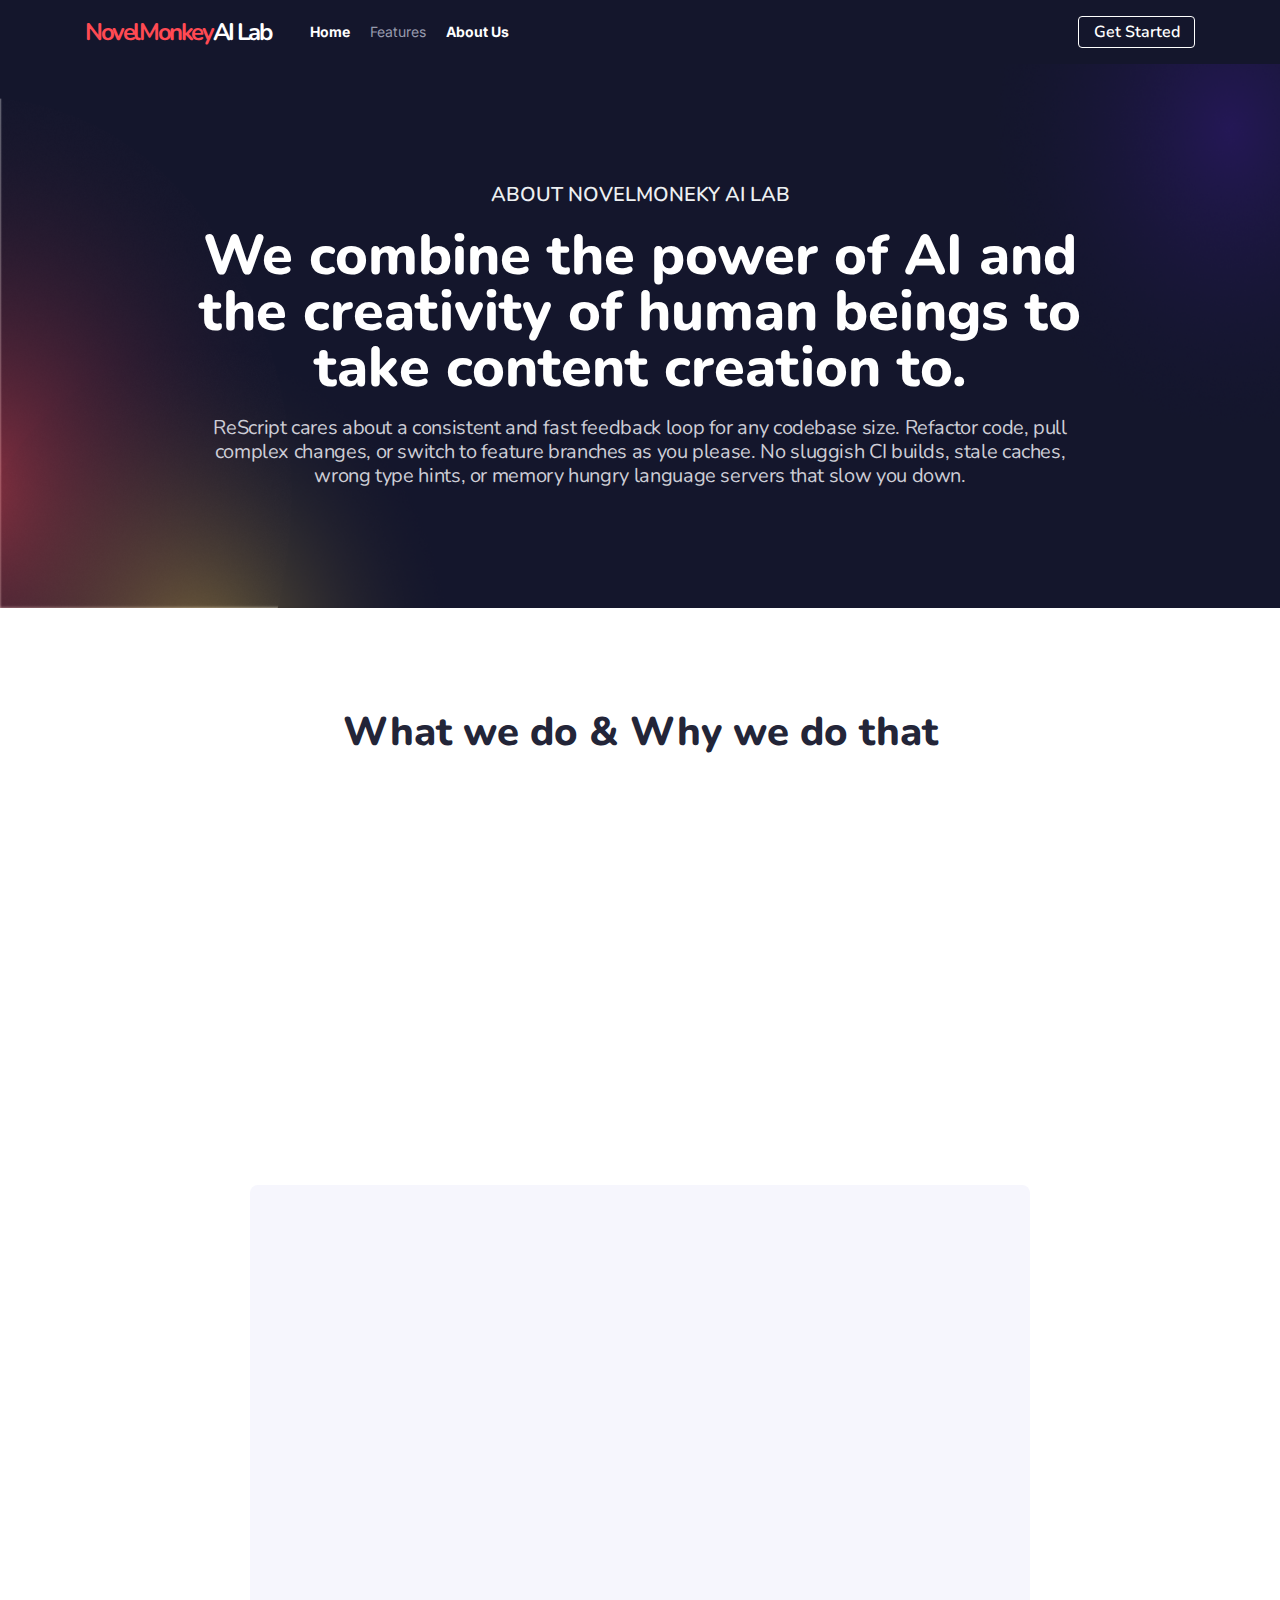
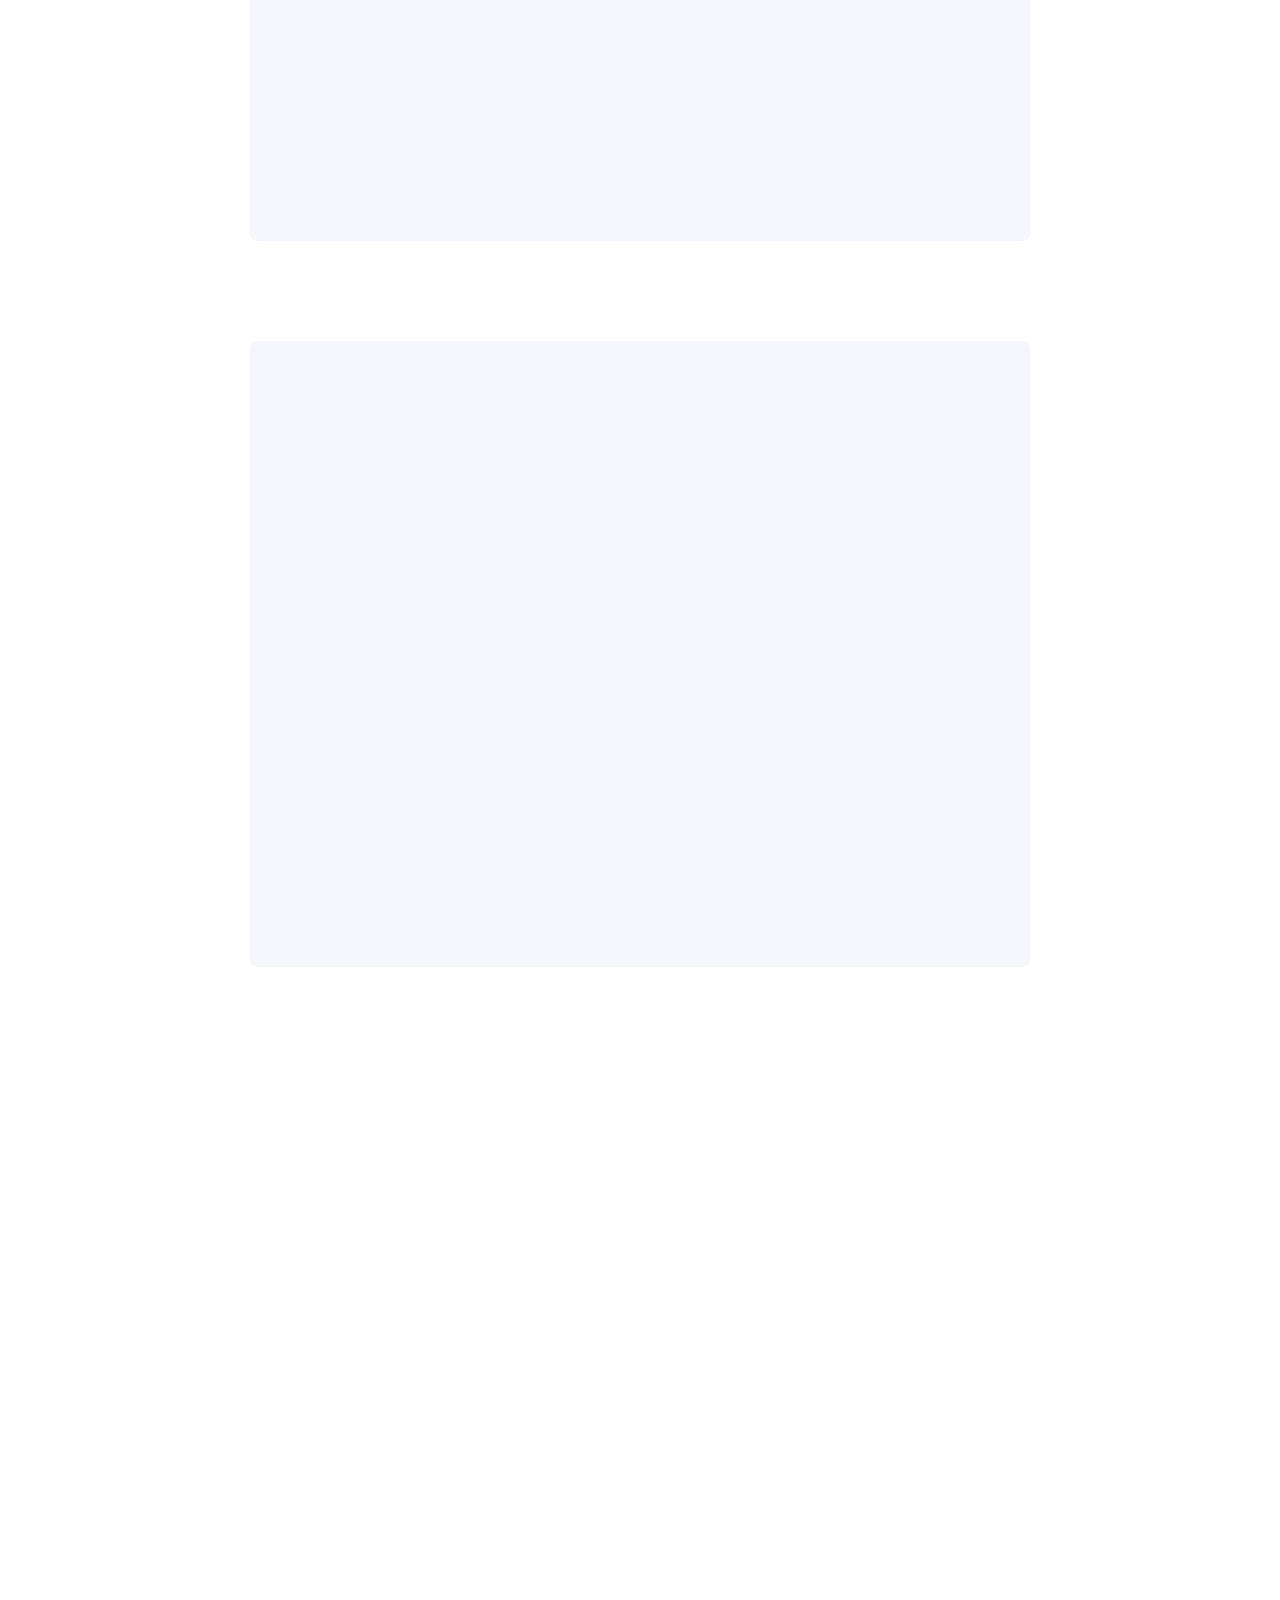
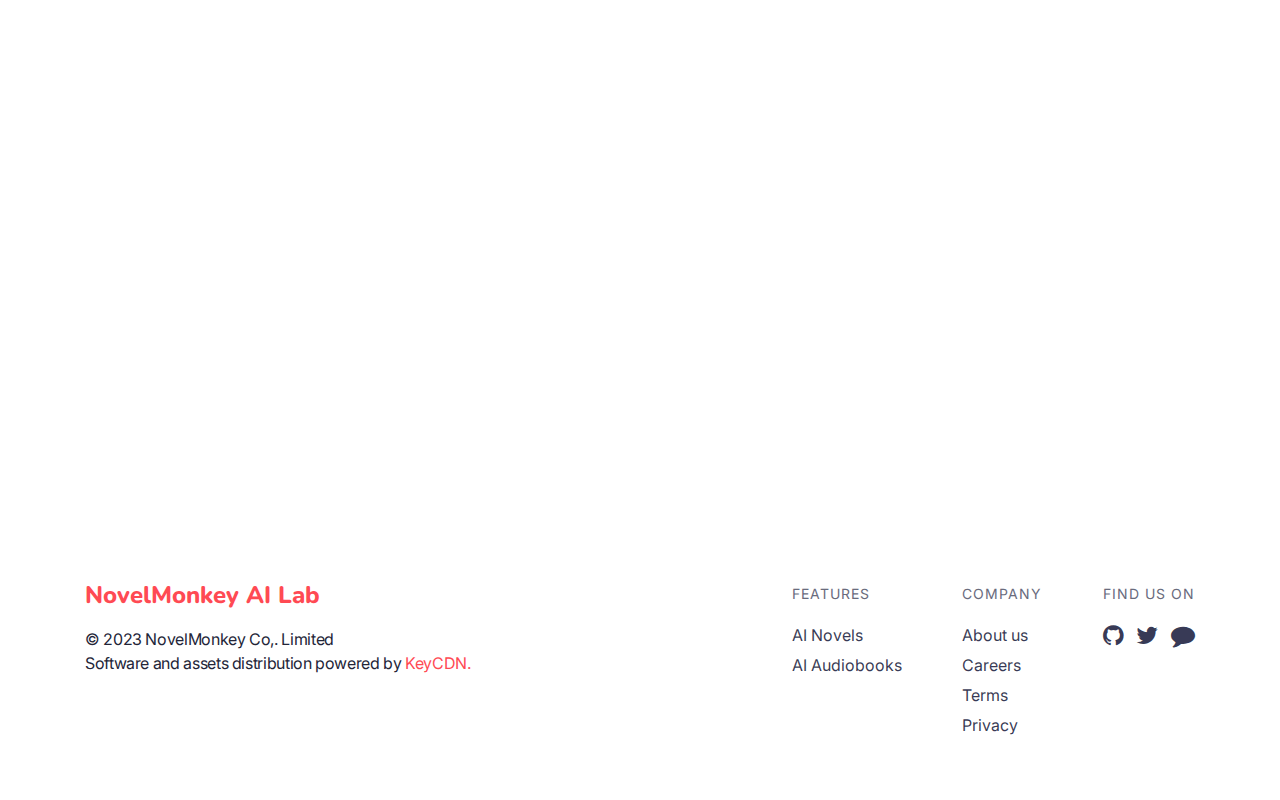
==== commit 5fec0bb6: "Finsih responsive" ====
--- a/about_us.html
+++ b/about_us.html
@@ -26,6 +26,8 @@
     <link rel="stylesheet" href="assets/css/bootstrap.min.css">
     <!-- normalize -->
     <link rel="stylesheet" href="assets/css/normalize.css">
+    <!-- Aos css  -->
+    <link rel="stylesheet" href="assets/css/aos.css">
     <!-- Main Stylesheet -->
     <link rel="stylesheet" href="assets/css/style.css">
     <!-- responsive -->
@@ -47,8 +49,8 @@
                             <div class="header_menu">
                                 <ul>
                                     <li><a class="active" href="#">Home</a></li>
-                                    <li><a href="#">Features</a></li>
-                                    <li><a href="#">About Us</a></li>
+                                    <li><a href="feature.html">Features</a></li>
+                                    <li><a class="active" href="about_us.html">About Us</a></li>
                                     <li><a href="#">Get Started</a></li>
                                 </ul>
                             </div>
@@ -67,107 +69,33 @@
         </div>
     </header>
 
-    <section class="about_banner">
+    <section class="about_banner" style="background: url(assets/images/about_bg.png) no-repeat scroll 0 0 / 100% 100%;">
         <div class="container">
             <div class="row">
                 <div class="col-xl-12">
                     <div class="b_all_content">
-                        <span>About Novelmoneky ai lab</span>
-                        <h2>We combine the power of AI and the creativity of human beings to 
+                        <span data-aos="fade-up">About Novelmoneky ai lab</span>
+                        <h2 data-aos="fade-up">We combine the power of AI and the creativity of human beings to 
                         take content creation to.</h2>
-                        <p>ReScript cares about a consistent and fast feedback loop for any codebase size. Refactor code, pull complex changes, or switch to feature branches as you please. No sluggish CI builds, stale caches, wrong type hints, or memory hungry language servers that slow you down.</p>
+                        <p data-aos="fade-up">ReScript cares about a consistent and fast feedback loop for any codebase size. Refactor code, pull complex changes, or switch to feature branches as you please. No sluggish CI builds, stale caches, wrong type hints, or memory hungry language servers that slow you down.</p>
                     </div>
                 </div>
             </div>
         </div>
     </section>
 
-    <section class="who_are_we_area section_padding">
+    <section class="why_do_that_area ab_why_do_that_area section_padding">
         <div class="container">
             <div class="row">
                 <div class="col-xl-12">
                     <div class="section_title">
-                        <h2>Who are we?</h2>
-                    </div>
-                    <div class="who_are_you_con">
-                        <img src="assets/images/img1.png" alt="Image">
-                        <button type="button" class="btn-play btn-play1" data-toggle="modal"
-                            data-src="https://www.youtube.com/embed/h7M7f-afhvY" data-target="#videoModal">
-                            <span></span>
-                        </button>
-
-                        <!-- Video Modal Start -->
-                        <div class="modal modal-video fade" id="videoModal" tabindex="-1"
-                            aria-labelledby="exampleModalLabel" aria-hidden="true">
-                            <div class="modal-dialog">
-                                <div class="modal-content rounded-0">
-                                    <div class="modal-header">
-                                        <button type="button" class="btn-close" data-dismiss="modal"
-                                            aria-label="Close">&times;</button>
-                                    </div>
-                                    <div class="modal-body">
-                                        <div class="embed-responsive embed-responsive-16by9">
-                                            <iframe class="embed-responsive-item" src="" id="video"
-                                                allow="autoplay; encrypted-media" allowfullscreen></iframe>
-                                        </div>
-                                    </div>
-                                </div>
-                            </div>
-                        </div>
-                        <!-- Video Modal End -->
-
-
-                        <!-- about us  -->
-                        <div class="about_us_con">
-                            <h5>About Us</h5>
-                            <h2>The Best AI Generated Content Platform</h2>
-                            <p>Our experience in both AI technology and content creating allows us to bring best AIGC
-                                directly to our consumers.</p>
-
-                            <div class="about_group">
-                                <div class="ab_single li_p">
-                                    <div class="ab_logo">
-                                        <img src="assets/images/l1.png" alt="">
-                                    </div>
-                                    <p>AI Novels: Fictio</p>
-                                    <p><span>Text-to-text</span></p>
-                                </div>
-                                <div class="ab_single li_p">
-                                    <div class="ab_logo">
-                                        <img src="assets/images/l2.png" alt="">
-                                    </div>
-                                    <p>AI Audiobooks: Anytime Player</p>
-                                    <p><span>Text-to-audio</span></p>
-                                </div>
-                                <div class="ab_single li_p">
-                                    <div class="ab_logo">
-                                        <img src="assets/images/l3.png" alt="">
-                                    </div>
-                                    <p>AI Interactive Stories: </p>
-                                    <p><span>Text-to-video</span></p>
-                                </div>
-                            </div>
-
-                            <a href="#">More About Us</a>
-                        </div>
-                    </div>
-                </div>
-            </div>
-        </div>
-    </section>
-
-    <section class="why_do_that_area section_padding_bottom">
-        <div class="container">
-            <div class="row">
-                <div class="col-xl-12">
-                    <div class="section_title">
-                        <h2>What we do & Why we do that</h2>
+                        <h2 data-aos="fade-up">What we do & Why we do that</h2>
                     </div>
                 </div>
             </div>
             <div class="row what_items">
                 <div class="col-md-4">
-                    <div class="single_w_item li_p">
+                    <div class="single_w_item li_p" data-aos="fade-up">
                         <div class="icon">
                             <img src="assets/images/icon1.png" alt="">
                         </div>
@@ -177,7 +105,7 @@
                     </div>
                 </div>
                 <div class="col-md-4">
-                    <div class="single_w_item li_p">
+                    <div class="single_w_item li_p" data-aos="fade-up">
                         <div class="icon">
                             <img src="assets/images/icon2.png" alt="">
                         </div>
@@ -187,7 +115,7 @@
                     </div>
                 </div>
                 <div class="col-md-4">
-                    <div class="single_w_item li_p">
+                    <div class="single_w_item li_p" data-aos="fade-up">
                         <div class="icon">
                             <img src="assets/images/icon3.png" alt="">
                         </div>
@@ -199,206 +127,76 @@
             </div>
             <div class="row fluent_content">
                 <div class="col-xl-12">
-                    <div class="fluent_div">
+                    <div class="fluent_div ab_fluent_div">
                         <div class="fl_left">
-                            <h2>Generate <span>killer</span> content, effortlessly</h2>
-                            <p>Never face writer's block again — from blogs to emails to ad copies, auto-generate
+                            <h2 data-aos="fade-up">Generate <span>killer</span> content, effortlessly</h2>
+                            <p data-aos="fade-up">Never face writer's block again — from blogs to emails to ad copies, auto-generate
                                 catchy, original, and high-converting copies in popular tones & languages in just a few
                                 seconds. Just pick a use case, enter some context, and boom...your copy is ready!</p>
 
                             <div class="botom_f_con">
-                                <ul class="li_p">
+                                <ul class="li_p" data-aos="fade-up">
                                     <li>Powered by state-of-the-art <span>language AI</span> to generate unique,
                                         original content for almost any vertical</li>
-                                    <li><span>40+ use cases</span> and templates to choose from to cover all your
+                                    <li data-aos="fade-up"><span>40+ use cases</span> and templates to choose from to cover all your
                                         writing needs</li>
                                     <li>Choose from <span>30+ languages</span> to write in your own or other languages
                                         for your clients</li>
-                                    <li>Write anything with the right emotion through <span>20+ tones</span> of voice
+                                    <li data-aos="fade-up">Write anything with the right emotion through <span>20+ tones</span> of voice
                                     </li>
-                                    <li>Uses scientific <span>copywriting formulas</span> — such as AIDA & PAS — to
+                                    <li data-aos="fade-up">Uses scientific <span>copywriting formulas</span> — such as AIDA & PAS — to
                                         provide best quality output that requires minimal to no editing</li>
                                 </ul>
 
-                                <div class="img_div">
+                                <div class="img_div" data-aos="fade-up">
                                     <img src="assets/images/ai1.png" alt="">
                                 </div>
                             </div>
                         </div>
-
-                        <div class="fl_right">
-                            <img src="assets/images/man1.png" alt="">
-                            <button type="button" class="btn-play btn-play2" data-toggle="modal"
-                                data-src="https://www.youtube.com/embed/668nUCeBHyY" data-target="#videoModal">
-                                <span></span>
-                            </button>
-                        </div>
-                    </div>
-
-                    <div class="fluent_div">
+                    </div>
+
+                    <div class="fluent_div ab_fluent_div">
                         <div class="fl_left">
-                            <h2>Craft your <span>masterpiece</span> to perfection</h2>
-                            <p>Use powerful, rich-text editor to go from raw ideas to a polished piece in no time —
+                            <h2 data-aos="fade-up">Craft your <span>masterpiece</span> to perfection</h2>
+                            <p data-aos="fade-up">Use powerful, rich-text editor to go from raw ideas to a polished piece in no time —
                                 takes just about 15 mins to write a 1,000 word piece! Reword, shorten and do much more
                                 to improve the content quality before hitting that submit button.</p>
 
                             <div class="botom_f_con">
                                 <ul class="li_p">
-                                    <li>Produce reader-friendly copy the way you need it — <span>expand</span> with more
+                                    <li data-aos="fade-up">Produce reader-friendly copy the way you need it — <span>expand</span> with more
                                         details, give it that raw edge, or just clean up the <span>grammar</span></li>
-                                    <li>Have a problem with that clunky, boring sentence? Hit <span>'reword'</span> or
+                                    <li data-aos="fade-up">Have a problem with that clunky, boring sentence? Hit <span>'reword'</span> or
                                         <span>'shorten'</span> and watch it magically turn into something elegant and
                                         succinct</li>
-                                    <li>Never worry about content uniqueness! Check for parts of your text that are
+                                    <li data-aos="fade-up">Never worry about content uniqueness! Check for parts of your text that are
                                         similar to any existing content using in-built <span>plagiarism</span> checker
                                     </li>
-                                    <li>Extensive <span>formatting options</span> to make text richer and presentable to
+                                    <li data-aos="fade-up">Extensive <span>formatting options</span> to make text richer and presentable to
                                         the world</li>
                                 </ul>
 
-                                <div class="img_div">
+                                <div class="img_div" data-aos="fade-up">
                                     <img src="assets/images/ai2.png" alt="">
                                 </div>
                             </div>
                         </div>
-
-                        <div class="fl_right">
-                            <img src="assets/images/man2.png" alt="">
-                            <button type="button" class="btn-play btn-play2" data-toggle="modal"
-                                data-src="https://www.youtube.com/embed/668nUCeBHyY" data-target="#videoModal">
-                                <span></span>
-                            </button>
-                        </div>
                     </div>
                 </div>
             </div>
         </div>
     </section>
 
-    <section class="love_reader_section section_padding_bottom">
-        <div class="container">
-            <div class="col-xl-12">
-                <div class="section_title">
-                    <h2>Loved by our readers</h2>
-                    <h5>Reviews from our AI Novel App</h5>
-                </div>
-            </div>
-
-            <div class="col-xl-12">
-                <div class="all_read_lover">
-                    <!-- single  -->
-                    <div class="single_read_lover">
-                        <div class="lover_top">
-                            <div class="lover_img">
-                                <img src="assets/images/1.png" alt="">
-                            </div>
-                            <div class="lover_name">
-                                <h6>DIANDA Ramata</h6>
-                            </div>
-                        </div>
-                        <div class="lover_comment">
-                            <h5>Sûrement de belles histoires.</h5>
-                            <p>J'adore 💓💓💓💓💓💓💓💓💓💓💓. J'aime beaucoup les lectures même si certaines ne sont
-                                pas fini.</p>
-                        </div>
-                    </div>
-                    <!-- single  -->
-                    <div class="single_read_lover">
-                        <div class="lover_top">
-                            <div class="lover_img">
-                                <img src="assets/images/2.png" alt="">
-                            </div>
-                            <div class="lover_name">
-                                <h6>Marzena Kóska</h6>
-                            </div>
-                        </div>
-                        <div class="lover_comment">
-                            <h5>Super.Polecam</h5>
-                            <p>Super się czyta wciąga niesamowicie nie można się oderwać. Aplikacje mi się podoba.Maja
-                                bardzo duży wybór książek tak że każdy znajdzie coś dla siebie.Polecam😘</p>
-                        </div>
-                    </div>
-                    <!-- single  -->
-                    <div class="single_read_lover">
-                        <div class="lover_top">
-                            <div class="lover_img">
-                                <img src="assets/images/3.png" alt="">
-                            </div>
-                            <div class="lover_name">
-                                <h6>Domenica Carlino</h6>
-                            </div>
-                        </div>
-                        <div class="lover_comment">
-                            <h5>App molto bella</h5>
-                            <p>Bellissimo tantissime storie avvincenti molto soddisfatta grazie!</p>
-                        </div>
-                    </div>
-                    <!-- single  -->
-                    <div class="single_read_lover">
-                        <div class="lover_top">
-                            <div class="lover_img">
-                                <img src="assets/images/4.png" alt="">
-                            </div>
-                            <div class="lover_name">
-                                <h6>Arcangela Moschetta</h6>
-                            </div>
-                        </div>
-                        <div class="lover_comment">
-                            <h5>App di lettura interessante</h5>
-                            <p>L'ho scaricata da poco e mi trovo bene. App di lettura interessante, unica cosa da
-                                migliorare è la concessione di maggiori gemme per ogni missione di lettura giornaliera.
-                            </p>
-                        </div>
-                    </div>
-                    <!-- single  -->
-                    <div class="single_read_lover">
-                        <div class="lover_top">
-                            <div class="lover_img">
-                                <img src="assets/images/5.png" alt="">
-                            </div>
-                            <div class="lover_name">
-                                <h6>Kaszti007 Cobra90</h6>
-                            </div>
-                        </div>
-                        <div class="lover_comment">
-                            <h5>Sehr spannend, cool</h5>
-                            <p>Dość ciekawa aplikacja , można również pomagać i mieć swój udział w tłumaczeniu tekstu ,
-                                gdy widzimy jakiś błąd możemy edytować tekst i go samodzielnie poprawić, dostając w
-                                zamian monety.🙂</p>
-                        </div>
-                    </div>
-                    <!-- single  -->
-                    <div class="single_read_lover">
-                        <div class="lover_top">
-                            <div class="lover_img">
-                                <img src="assets/images/6.png" alt="">
-                            </div>
-                            <div class="lover_name">
-                                <h6>Matej Vanny</h6>
-                            </div>
-                        </div>
-                        <div class="lover_comment">
-                            <h5>Tolle App mit spannenden Geschichten</h5>
-                            <p>Ansich eine klasse App mit tollen Geschichten, Man lernt nette Leute kennen Liest
-                                entspannt Bücher.</p>
-                        </div>
-                    </div>
-                </div>
-            </div>
-        </div>
-    </section>
-
     <section class="our_team section_padding_bottom">
         <div class="container">
             <div class="row">
-
                 <div class="col-xl-12">
                     <div class="section_title">
-                        <h2>Meet Our Team</h2>
-                    </div>
-                </div>
-                <div class="col-lg-3 col-md-6">
-                    <div class="team-item">
+                        <h2 data-aos="fade-up">Meet Our Team</h2>
+                    </div>
+                </div>
+                <div class="col-lg-3 col-md-6 team_meet">
+                    <div class="team-item" data-aos="fade-up">
                         <img class="img-fluid mb-4" src="assets/images/team-1.png" alt="">
                         <h5>Charles Tai</h5>
                         <span class="text-primary">Founder & CEO</span>
@@ -410,8 +208,8 @@
                         </ul>
                     </div>
                 </div>
-                <div class="col-lg-3 col-md-6">
-                    <div class="team-item">
+                <div class="col-lg-3 col-md-6 team_meet">
+                    <div class="team-item" data-aos="fade-up">
                         <img class="img-fluid mb-4" src="assets/images/team-2.png" alt="">
                         <h5>Adam Crew</h5>
                         <span class="text-primary">Co Founder</span>
@@ -423,8 +221,8 @@
                         </ul>
                     </div>
                 </div>
-                <div class="col-lg-3 col-md-6">
-                    <div class="team-item">
+                <div class="col-lg-3 col-md-6 team_meet">
+                    <div class="team-item" data-aos="fade-up">
                         <img class="img-fluid mb-4" src="assets/images/team-3.png" alt="">
                         <h5>Boris Johnson</h5>
                         <span class="text-primary">Executive Manager</span>
@@ -436,8 +234,8 @@
                         </ul>
                     </div>
                 </div>
-                <div class="col-lg-3 col-md-6">
-                    <div class="team-item">
+                <div class="col-lg-3 col-md-6 team_meet">
+                    <div class="team-item" data-aos="fade-up">
                         <img class="img-fluid mb-4" src="assets/images/team-4.png" alt="">
                         <h5>Robert Jordan</h5>
                         <span class="text-primary">Digital Marketer</span>
@@ -449,72 +247,62 @@
                         </ul>
                     </div>
                 </div>
+                <div class="col-lg-3 col-md-6 team_meet">
+                    <div class="team-item" data-aos="fade-up">
+                        <img class="img-fluid mb-4" src="assets/images/team-1.png" alt="">
+                        <h5>Charles Tai</h5>
+                        <span class="text-primary">Founder & CEO</span>
+                        <ul class="team-social">
+                            <li><a class="btn btn-square" href=""><i class="fa fa-facebook-f"></i></a></li>
+                            <li><a class="btn btn-square" href=""><i class="fa fa-twitter"></i></a></li>
+                            <li><a class="btn btn-square" href=""><i class="fa fa-instagram"></i></a></li>
+                            <li><a class="btn btn-square" href=""><i class="fa fa-linkedin"></i></a></li>
+                        </ul>
+                    </div>
+                </div>
+                <div class="col-lg-3 col-md-6 team_meet">
+                    <div class="team-item" data-aos="fade-up">
+                        <img class="img-fluid mb-4" src="assets/images/team-2.png" alt="">
+                        <h5>Adam Crew</h5>
+                        <span class="text-primary">Co Founder</span>
+                        <ul class="team-social">
+                            <li><a class="btn btn-square" href=""><i class="fa fa-facebook-f"></i></a></li>
+                            <li><a class="btn btn-square" href=""><i class="fa fa-twitter"></i></a></li>
+                            <li><a class="btn btn-square" href=""><i class="fa fa-instagram"></i></a></li>
+                            <li><a class="btn btn-square" href=""><i class="fa fa-linkedin"></i></a></li>
+                        </ul>
+                    </div>
+                </div>
+                <div class="col-lg-3 col-md-6 team_meet">
+                    <div class="team-item" data-aos="fade-up">
+                        <img class="img-fluid mb-4" src="assets/images/team-3.png" alt="">
+                        <h5>Boris Johnson</h5>
+                        <span class="text-primary">Executive Manager</span>
+                        <ul class="team-social">
+                            <li><a class="btn btn-square" href=""><i class="fa fa-facebook-f"></i></a></li>
+                            <li><a class="btn btn-square" href=""><i class="fa fa-twitter"></i></a></li>
+                            <li><a class="btn btn-square" href=""><i class="fa fa-instagram"></i></a></li>
+                            <li><a class="btn btn-square" href=""><i class="fa fa-linkedin"></i></a></li>
+                        </ul>
+                    </div>
+                </div>
+                <div class="col-lg-3 col-md-6 team_meet">
+                    <div class="team-item" data-aos="fade-up">
+                        <img class="img-fluid mb-4" src="assets/images/team-4.png" alt="">
+                        <h5>Robert Jordan</h5>
+                        <span class="text-primary">Digital Marketer</span>
+                        <ul class="team-social">
+                            <li><a class="btn btn-square" href=""><i class="fa fa-facebook-f"></i></a></li>
+                            <li><a class="btn btn-square" href=""><i class="fa fa-twitter"></i></a></li>
+                            <li><a class="btn btn-square" href=""><i class="fa fa-instagram"></i></a></li>
+                            <li><a class="btn btn-square" href=""><i class="fa fa-linkedin"></i></a></li>
+                        </ul>
+                    </div>
+                </div>
             </div>
         </div>
     </section>
 
-    <section class="help_section">
-        <div class="container">
-            <div class="row">
-                <div class="col-xl-12">
-                    <div class="help_title">
-                        <h2>Help revolutionize the way people write
-                            Join us on our journey!</h2>
-                            <div class="current_open">
-                                <h6>Current Openings</h6>
-                            </div>
-                        
-                    </div>
-                </div>
-
-                <div class="col-xl-12">
-                    <div class="current_all_items">
-                        <div class="current_single">
-                            <div class="c_img">
-                                <img src="assets/images/h.png" alt="">
-                            </div>
-                            <h3>Machine Learning Engineer (NLP)</h3>
-                            <p>We are looking for a talented and passionate Machine Learning Engineer to join our
-                                founding team and shape the future of our product. You will be responsibl...</p>
-                            <div class="more">
-                                <span>Remote/ Full time</span>
-                                <a href="#">&#8594 </a>
-                            </div>
-                        </div>
-                        <div class="current_single">
-                            <div class="c_img">
-                                <img src="assets/images/h.png" alt="">
-                            </div>
-                            <h3>Machine Learning Engineer (NLP)</h3>
-                            <p>We are looking for a talented and passionate Machine Learning Engineer to join our
-                                founding team and shape the future of our product. You will be responsibl...</p>
-                            <div class="more">
-                                <span>Remote/ Full time</span>
-                                <a href="#">&#8594 </a>
-                            </div>
-                        </div>
-                        <div class="current_single">
-                            <div class="c_img">
-                                <img src="assets/images/h.png" alt="">
-                            </div>
-                            <h3>Machine Learning Engineer (NLP)</h3>
-                            <p>We are looking for a talented and passionate Machine Learning Engineer to join our
-                                founding team and shape the future of our product. You will be responsibl...</p>
-                            <div class="more">
-                                <span>Remote/ Full time</span>
-                                <a href="#">&#8594 </a>
-                            </div>
-                        </div>
-                        <div class="current_single">
-                           <div class="position">
-                                <a href="#">More Positions</a>
-                           </div>
-                        </div>
-                    </div>
-                </div>
-            </div>
-        </div>
-    </section>
 
 
     <footer class="footer_area_design">
@@ -578,8 +366,18 @@
     <script src="assets/js/bootstrap.min.js"></script>
     <!-- Owl Carousel JS -->
     <script src="assets/js/owl.carousel.min.js"></script>
+    <!-- Aos js  -->
+    <script src="assets/js/aos.js"></script>
     <!-- Custom Scripts -->
     <script src="assets/js/main.js"></script>
+    <script>
+        AOS.init({
+          // offset: 200,
+          // duration: 1000,
+          delay: 80,
+          once: true
+        });
+    </script>
 
 </body>
 
--- a/assets/css/style.css
+++ b/assets/css/style.css
@@ -1034,4 +1034,208 @@
 }
 .sticky-top {
 	transition: .5s;
+}
+
+
+/* About page css  */
+.about_banner{
+	padding: 120px 0;
+}
+.b_all_content{
+	max-width: 900px;
+	margin: 0 auto;
+	text-align: center;
+}
+.b_all_content span{
+	font-style: normal;
+	font-weight: 600;
+	font-size: 20px;
+	line-height: 14px;
+	text-transform: uppercase;
+	color: #EDF0F2;
+}
+.b_all_content h2{
+	font-style: normal;
+	font-weight: 800;
+	font-size: 56px;
+	line-height: 56px;
+	text-align: center;
+	color: #FFFFFF;
+	margin: 20px 0;
+}
+.b_all_content p{
+	font-size: 20px;
+	line-height: 24px;
+	color: #CDCDD6;
+	text-align: center;
+}
+
+.ab_fluent_div{
+	display: block;
+	max-width: 780px;
+	width: 100%;
+	margin-left: auto;
+	margin-right: auto;
+}
+.ab_fluent_div .fl_left{
+	flex: 0 0 100%;
+}
+.ab_fluent_div .fl_left h2{
+	text-align: center;
+}
+.ab_fluent_div .fl_left p{
+	text-align: center;
+}
+.botom_f_con{
+	align-items: center;
+}
+.team_meet{
+	margin-bottom: 40px;
+}
+.team-item {
+	padding-bottom: 15px;
+}
+.fe_all_content, 
+.fe_all_content h2,
+.fe_all_content p
+{
+	text-align: left;
+}
+.review_area_design{
+	display: flex;
+	margin-top: 30px;
+	align-items: center;
+}
+.ficto_img{
+	width: 40px;
+	height: 40px;
+}
+.ficto_img img{
+	width: 100%;
+}
+.rev_con ul{
+	display: flex;
+}
+.rev_con ul li {
+	color: #FBB138;
+	font-size: 20px;
+	margin-right: 6px;
+}
+.rev_con p,
+.rev_con span{
+	font-style: normal;
+	font-weight: 400;
+	font-size: 12px;
+	line-height: 15px;
+	color: #FFFFFF;
+}
+.rev_con {
+	margin-left: 10px;
+}
+
+.feature_banner{
+	position: relative;
+}
+.feature_position_img {
+	width: 50%;
+	position: absolute;
+	right: 0;
+	bottom: 0;
+}
+.feature_position_img {
+	width: 50%;
+	position: absolute;
+	right: 0;
+	bottom: 0;
+	height: 100%;
+	display: flex;
+	justify-content: flex-end;
+	align-items: center;
+}
+.feature_position_img img{
+	max-width: 100%;
+}
+.ai_single_feature,
+.ai_single_feature1 {
+	display: flex;
+	justify-content: space-between;
+	align-items: center;
+	flex-wrap: wrap;
+	margin-bottom: 80px;
+	position: relative;
+}
+.ai_single_feature:last-child,
+.ai_single_feature1:last-child{
+	margin-bottom: 0;
+}
+.ai_sin{
+	flex: 0 0 49%;
+	max-width:49% ;
+}
+.ai_sin img{
+	width: 100%;
+}
+.ai_fe_img{
+	background: rgba(255, 255, 255, 0.002);
+	box-shadow: 0px 1px 4px rgba(17, 24, 39, 0.1), 0px 8px 16px rgba(17, 24, 39, 0.1);
+	border-radius: 16px;
+}
+.ai_sin.ai_fe_des.li_p h3 {
+	font-style: normal;
+	font-weight: 700;
+	font-size: 24px;
+	line-height: 28px;
+	display: flex;
+	color: #232538;
+	margin-bottom: 20px;
+}
+.ai_single_feature:nth-child(2n){
+	flex-direction: row-reverse;
+}
+.ai_single_feature1:nth-child(2n+1){
+	flex-direction: row-reverse;
+}
+.p_use{
+	margin-top: 80px;
+	position: relative;
+}
+.tt_title{
+	max-width: 1000px;
+	width: 100%;
+	margin-left: auto;
+	margin-right: auto;
+}
+
+.p_use .ai_sin{
+	flex: 0 0 45%;
+	max-width: 45%;
+}
+.middle_line {
+	width: 6px;
+	background: #E9E9FE;
+	height: 69%;
+	margin: 0 auto;
+	display: block;
+	left: 0;
+	right: 0;
+	display: block;
+	position: absolute;
+	top: 15%;
+}
+
+.ai_single_feature1 h6 {
+	background: url(../images/v.png) no-repeat scroll 0 0 / 100% 100%;
+	width: 38px;
+	height: 38px;
+	display: flex;
+	justify-content: center;
+	align-items: center;
+	color: #5E3AED;
+	font-weight: 700;
+	position: absolute;
+	left: 0;
+	right: 0;
+	margin: 0 auto;
+	background-color: #FFF;
+	z-index: 99;
 }--- a/assets/css/responsive.css
+++ b/assets/css/responsive.css
@@ -80,6 +80,29 @@
     }
     .footer_area_design {
         padding: 45px 0;
+    }
+    .feature_position_img {
+        display: none;
+    }
+    .about_banner {
+        padding: 75px 0;
+    }
+    .ai_sin {
+        flex: 0 0 100%;
+        max-width: 100%;
+    }
+    .ai_sin.ai_fe_des.li_p {
+        margin-top: 38px;
+    }
+    .p_use .ai_sin {
+        flex: 0 0 100%;
+        max-width: 100%;
+    }
+    .middle_line {
+        display: none;
+    }
+    .ai_single_feature1 h6{
+        display: none;
     }
 }
 
@@ -247,6 +270,21 @@
     .header_menu ul li:last-child{
         display: block;
     }
+    .b_all_content h2 {
+        font-size: 45px;
+        line-height: 42px;
+    }
+    .b_all_content h2 {
+        font-size: 39px;
+        line-height: 38px;
+    }
+    .b_all_content p {
+        font-size: 18px;
+        line-height: 22px;
+    }
+    .ai_single_feature, .ai_single_feature1 {
+        margin-bottom: 50px;
+    }
 }
 
 @media all and (max-width:575px){
@@ -276,7 +314,6 @@
     .section_title h2 {
         font-size: 28px;
         line-height: 27px;
-        max-width: 295px;
         margin: 0 auto;
     }
     .about_group {
@@ -324,4 +361,31 @@
     .current_single:last-child {
         flex: 0 0 100%;
     }
+    .fl_left {
+        padding: 22px 10px;
+        flex: 0 0 100%;
+    }
+    .team_meet {
+        margin-bottom: 0;
+    }
+    .b_all_content h2 {
+        font-size: 34px;
+        line-height: 33px;
+        margin: 20px 0;
+    }
+    .b_all_content p {
+        font-size: 16px;
+        line-height: 20px;
+    }
+    .b_all_content span {
+        font-size: 16px;
+        line-height: 14px;
+    }
+    .about_banner {
+        padding: 60px 0;
+    }
+    .ai_sin.ai_fe_des.li_p h3 {
+        font-size: 23px;
+        line-height: 23px;
+    }
 }
